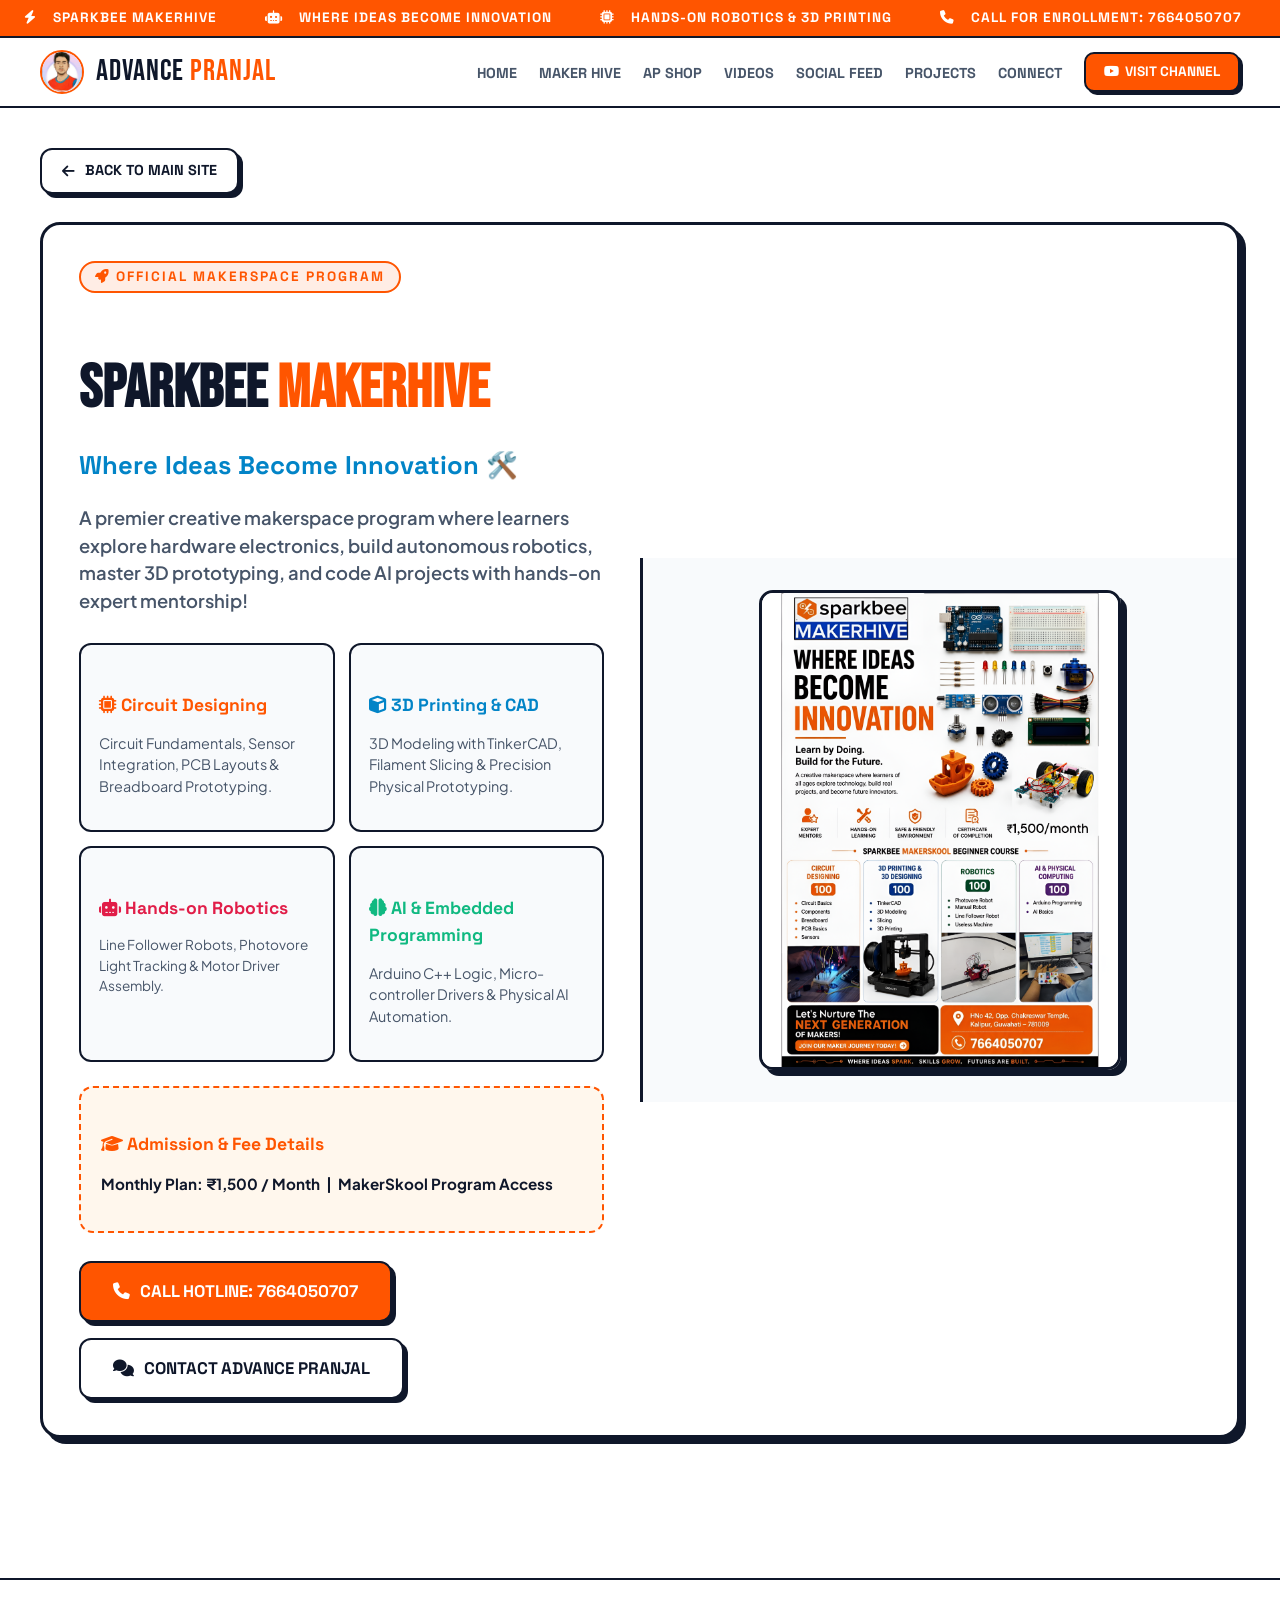
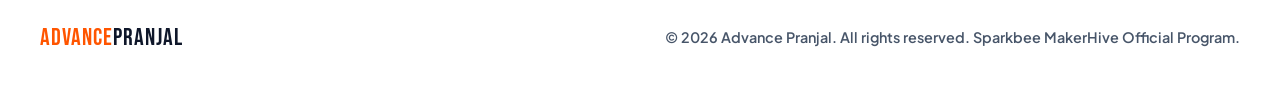
==== makerhive.html @ 26fb60db "Initial commit - Advance Pranjal Portfolio Website" ====
<!DOCTYPE html>
<html lang="en">
<head>
  <meta charset="UTF-8">
  <meta name="viewport" content="width=device-width, initial-scale=1.0">
  <meta name="description" content="Sparkbee MakerHive - Official Creative Makerspace for Hands-on Robotics, 3D Printing, Circuit Designing, and AI Tech.">
  <meta name="keywords" content="Sparkbee MakerHive, Makerspace, Robotics, Circuit Designing, 3D Printing, AdvancePranjal">
  <meta name="author" content="Advance Pranjal">

  <title>Sparkbee MakerHive – Where Ideas Become Innovation</title>

  <!-- Favicon -->
  <link rel="icon" type="image/jpeg" href="assets/ap_logo.jpg">
  <link rel="shortcut icon" href="favicon.ico">

  <!-- Google Fonts & FontAwesome -->
  <link rel="preconnect" href="https://fonts.googleapis.com">
  <link rel="preconnect" href="https://fonts.gstatic.com" crossorigin>
  <link href="https://fonts.googleapis.com/css2?family=Bebas+Neue&family=Plus+Jakarta+Sans:wght@500;600;700;800;900&family=Space+Grotesk:wght@700;800;900&display=swap" rel="stylesheet">
  <link rel="stylesheet" href="https://cdnjs.cloudflare.com/ajax/libs/font-awesome/6.5.1/css/all.min.css" integrity="sha512-DTOQO9RWCH3ppGqcWaEA1BIZOC6xxalwEsw9c2QQeAIftl+Vegovlnee1c9QX4TctnWMn13TZye+giMm8e2LwA==" crossorigin="anonymous" referrerpolicy="no-referrer" />

  <!-- Custom Styles -->
  <link rel="stylesheet" href="styles.css">
</head>
<body>

  <!-- Announcement Ticker Bar -->
  <div class="ticker-bar">
    <div class="ticker-track">
      <div class="ticker-item"><i class="fa-solid fa-bolt"></i> SPARKBEE MAKERHIVE</div>
      <div class="ticker-item"><i class="fa-solid fa-robot"></i> WHERE IDEAS BECOME INNOVATION</div>
      <div class="ticker-item"><i class="fa-solid fa-microchip"></i> HANDS-ON ROBOTICS & 3D PRINTING</div>
      <div class="ticker-item"><i class="fa-solid fa-phone"></i> CALL FOR ENROLLMENT: 7664050707</div>
      <div class="ticker-item"><i class="fa-solid fa-bolt"></i> SPARKBEE MAKERHIVE</div>
      <div class="ticker-item"><i class="fa-solid fa-robot"></i> WHERE IDEAS BECOME INNOVATION</div>
    </div>
  </div>

  <!-- Header / Navigation Bar -->
  <nav class="navbar">
    <div class="nav-container">
      <a href="index.html" class="brand-logo">
        <img src="assets/ap_logo.jpg" alt="AdvancePranjal Logo">
        <span class="brand-title">ADVANCE <span>PRANJAL</span></span>
      </a>

      <ul class="nav-links">
        <li><a href="index.html">Home</a></li>
        <li><a href="makerhive.html" class="active">Maker Hive</a></li>
        <li><a href="index.html#store">AP Shop</a></li>
        <li><a href="index.html#featured">Videos</a></li>
        <li><a href="index.html#social-feed">Social Feed</a></li>
        <li><a href="index.html#projects">Projects</a></li>
        <li><a href="index.html#connect">Connect</a></li>
        <li><a href="https://www.youtube.com/@AdvancePranjal" target="_blank" rel="noopener" class="nav-btn"><i class="fa-brands fa-youtube"></i> Visit Channel</a></li>
      </ul>

      <div class="mobile-toggle">
        <i class="fa-solid fa-bars"></i>
      </div>
    </div>
  </nav>

  <!-- Main MakerHive Dedicated Content Section -->
  <section class="section" style="padding-top: calc(var(--nav-height) + var(--ticker-height) + 40px); background: #ffffff;">
    <div class="container">
      
      <!-- Back Navigation Header -->
      <div style="margin-bottom: 28px;">
        <a href="index.html" class="btn-secondary" style="padding: 10px 20px; font-size: 0.9rem;">
          <i class="fa-solid fa-arrow-left"></i> Back to Main Site
        </a>
      </div>

      <!-- Main Showcase Container -->
      <div class="makerhive-card-container" style="margin-bottom: 60px;">
        <div class="makerhive-content-col">
          <div class="section-tag" style="margin-bottom: 16px;"><i class="fa-solid fa-rocket"></i> Official Makerspace Program</div>
          <h1 style="font-family: var(--font-display); font-size: 3.8rem; line-height: 1; text-transform: uppercase; margin-bottom: 16px; color: #0f172a;">
            Sparkbee <span style="color: var(--accent-orange);">MakerHive</span>
          </h1>
          <h3 style="font-family: var(--font-heading); font-size: 1.6rem; color: var(--accent-cyan); margin-bottom: 20px; font-weight: 800;">
            Where Ideas Become Innovation 🛠️
          </h3>
          <p style="color: var(--text-muted); font-size: 1.15rem; margin-bottom: 28px; font-weight: 600;">
            A premier creative makerspace program where learners explore hardware electronics, build autonomous robotics, master 3D prototyping, and code AI projects with hands-on expert mentorship!
          </p>

          <div class="makerhive-features-grid">
            <div style="background: #f8fafc; padding: 18px; border-radius: 12px; border: 2px solid #0f172a;">
              <h5 style="color: var(--accent-orange); font-family: var(--font-heading); font-size: 1.1rem; margin-bottom: 6px;">
                <i class="fa-solid fa-microchip"></i> Circuit Designing
              </h5>
              <p style="font-size: 0.9rem; color: var(--text-muted);">Circuit Fundamentals, Sensor Integration, PCB Layouts & Breadboard Prototyping.</p>
            </div>
            
            <div style="background: #f8fafc; padding: 18px; border-radius: 12px; border: 2px solid #0f172a;">
              <h5 style="color: var(--accent-cyan); font-family: var(--font-heading); font-size: 1.1rem; margin-bottom: 6px;">
                <i class="fa-solid fa-cube"></i> 3D Printing & CAD
              </h5>
              <p style="font-size: 0.9rem; color: var(--text-muted);">3D Modeling with TinkerCAD, Filament Slicing & Precision Physical Prototyping.</p>
            </div>
            
            <div style="background: #f8fafc; padding: 18px; border-radius: 12px; border: 2px solid #0f172a;">
              <h5 style="color: var(--accent-pink); font-family: var(--font-heading); font-size: 1.1rem; margin-bottom: 6px;">
                <i class="fa-solid fa-robot"></i> Hands-on Robotics
              </h5>
              <p style="font-size: 0.85rem; color: var(--text-muted);">Line Follower Robots, Photovore Light Tracking & Motor Driver Assembly.</p>
            </div>

            <div style="background: #f8fafc; padding: 18px; border-radius: 12px; border: 2px solid #0f172a;">
              <h5 style="color: var(--accent-green); font-family: var(--font-heading); font-size: 1.1rem; margin-bottom: 6px;">
                <i class="fa-solid fa-brain"></i> AI & Embedded Programming
              </h5>
              <p style="font-size: 0.9rem; color: var(--text-muted);">Arduino C++ Logic, Micro-controller Drivers & Physical AI Automation.</p>
            </div>
          </div>

          <!-- Admission & Hotline Information -->
          <div style="background: #fff7ed; border: 2px dashed var(--accent-orange); padding: 20px; border-radius: 14px; margin-bottom: 28px;">
            <h4 style="font-family: var(--font-heading); color: var(--accent-orange); font-size: 1.1rem; margin-bottom: 6px;">
              <i class="fa-solid fa-graduation-cap"></i> Admission & Fee Details
            </h4>
            <p style="font-size: 0.95rem; color: #0f172a; font-weight: 700;">
              Monthly Plan: ₹1,500 / Month &nbsp;|&nbsp; MakerSkool Program Access
            </p>
          </div>

          <div style="display: flex; gap: 16px; flex-wrap: wrap;">
            <a href="tel:7664050707" class="btn-primary" style="padding: 16px 32px; font-size: 1.05rem;">
              <i class="fa-solid fa-phone"></i> Call Hotline: 7664050707
            </a>
            <a href="index.html#connect" class="btn-secondary" style="padding: 16px 32px; font-size: 1.05rem;">
              <i class="fa-solid fa-comments"></i> Contact Advance Pranjal
            </a>
          </div>
        </div>

        <div class="makerhive-image-col" style="padding: 32px;">
          <img src="assets/sparkbee_makerhive_banner.png" alt="Sparkbee MakerHive Innovation Official Poster" style="box-shadow: 6px 6px 0px #0f172a;">
        </div>
      </div>

    </div>
  </section>

  <!-- Footer -->
  <footer>
    <div class="container footer-content">
      <div class="footer-brand">
        <span style="color: var(--accent-orange);">Advance</span>Pranjal
      </div>
      <div class="footer-copy">
        © 2026 Advance Pranjal. All rights reserved. Sparkbee MakerHive Official Program.
      </div>
    </div>
  </footer>

  <!-- Scripts -->
  <script src="script.js"></script>
</body>
</html>
---- styles.css ----
/* ==========================================================================
   AdvancePranjal Portfolio - Flawless Clean White Professional Theme
   ========================================================================== */

@import url('https://fonts.googleapis.com/css2?family=Plus+Jakarta+Sans:wght@500;600;700;800;900&family=Bebas+Neue&family=Space+Grotesk:wght@700;800;900&display=swap');

:root {
  /* Clean Palette */
  --bg-dark: #f8fafc;
  --bg-card: #ffffff;
  --bg-section-alt: #f1f5f9;

  /* Accent Colors */
  --accent-orange: #ff5500;
  --accent-amber: #f59e0b;
  --accent-cyan: #0284c7;
  --accent-pink: #e11d48;
  --accent-blue: #2563eb;
  --accent-green: #10b981;

  --text-main: #0f172a;
  --text-muted: #475569;
  --text-dim: #64748b;
  --border-dark: #0f172a;
  --border-light: #cbd5e1;

  /* Shadow */
  --shadow-block: 4px 4px 0px #0f172a;
  --shadow-block-lg: 6px 6px 0px #0f172a;

  /* Typography */
  --font-main: 'Plus Jakarta Sans', -apple-system, BlinkMacSystemFont, sans-serif;
  --font-display: 'Bebas Neue', cursive;
  --font-heading: 'Space Grotesk', sans-serif;

  /* Layout Sizes */
  --nav-height: 70px;
  --ticker-height: 38px;
  --radius-sm: 8px;
  --radius-md: 14px;
  --radius-lg: 20px;
}

/* Strict Box Model & Zero Overflow Defaults */
html, body {
  width: 100%;
  max-width: 100%;
  margin: 0;
  padding: 0;
  overflow-x: hidden !important;
  background-color: var(--bg-dark);
  color: var(--text-main);
  font-family: var(--font-main);
  line-height: 1.5;
  box-sizing: border-box;
}

*, *:before, *:after {
  box-sizing: border-box;
}

a {
  color: inherit;
  text-decoration: none;
}

img {
  max-width: 100%;
  height: auto;
  display: block;
}

/* Announcement Ticker Bar */
.ticker-bar {
  background: var(--accent-orange);
  color: #ffffff;
  height: var(--ticker-height);
  display: flex;
  align-items: center;
  overflow: hidden;
  font-family: var(--font-heading);
  font-weight: 800;
  font-size: 0.85rem;
  text-transform: uppercase;
  letter-spacing: 1px;
  position: fixed;
  top: 0;
  left: 0;
  width: 100%;
  z-index: 1002;
  border-bottom: 2px solid var(--border-dark);
}

.ticker-track {
  display: flex;
  white-space: nowrap;
  animation: ticker 25s linear infinite;
}

.ticker-item {
  display: inline-flex;
  align-items: center;
  gap: 16px;
  padding: 0 24px;
}

@keyframes ticker {
  0% { transform: translateX(0); }
  100% { transform: translateX(-50%); }
}

/* Preloader Screen */
#preloader {
  position: fixed;
  top: 0;
  left: 0;
  width: 100%;
  height: 100%;
  background-color: #ffffff;
  z-index: 9999;
  display: flex;
  flex-direction: column;
  justify-content: center;
  align-items: center;
  transition: opacity 0.4s ease, visibility 0.4s ease;
}

.spinner-box {
  width: 120px;
  height: 120px;
  display: flex;
  justify-content: center;
  align-items: center;
}

.circle-border {
  width: 100px;
  height: 100px;
  padding: 4px;
  display: flex;
  justify-content: center;
  align-items: center;
  border-radius: 50%;
  background: linear-gradient(135deg, var(--accent-orange), var(--accent-amber), var(--accent-cyan));
  animation: spin 0.8s linear infinite;
}

.circle-core {
  width: 100%;
  height: 100%;
  background-color: #ffffff;
  border-radius: 50%;
  display: flex;
  align-items: center;
  justify-content: center;
  color: var(--accent-orange);
  font-size: 2rem;
}

.preloader-text {
  margin-top: 20px;
  font-family: var(--font-display);
  letter-spacing: 2px;
  font-size: 1.6rem;
  color: var(--accent-orange);
}

@keyframes spin {
  from { transform: rotate(0deg); }
  to { transform: rotate(360deg); }
}

/* Navigation Bar */
.navbar {
  position: fixed;
  top: var(--ticker-height);
  left: 0;
  width: 100%;
  height: var(--nav-height);
  z-index: 1000;
  background: #ffffff;
  border-bottom: 2px solid var(--border-dark);
}

.nav-container {
  max-width: 1240px;
  margin: 0 auto;
  padding: 0 20px;
  height: 100%;
  display: flex;
  align-items: center;
  justify-content: space-between;
}

.brand-logo {
  display: flex;
  align-items: center;
  gap: 12px;
}

.brand-logo img {
  width: 44px;
  height: 44px;
  border-radius: 50%;
  border: 2px solid var(--accent-orange);
  object-fit: cover;
}

.brand-title {
  font-family: var(--font-display);
  font-size: 1.9rem;
  letter-spacing: 1px;
  color: var(--border-dark);
  text-transform: uppercase;
}

.brand-title span {
  color: var(--accent-orange);
}

.nav-links {
  display: flex;
  align-items: center;
  gap: 22px;
  list-style: none;
}

.nav-links a {
  font-family: var(--font-heading);
  font-size: 0.9rem;
  font-weight: 800;
  color: var(--text-muted);
  transition: 0.2s ease;
  text-transform: uppercase;
}

.nav-links a:hover, .nav-links a.active {
  color: var(--accent-orange);
}

.nav-btn {
  padding: 8px 18px;
  background: var(--accent-orange);
  color: #ffffff !important;
  font-family: var(--font-heading);
  font-weight: 900 !important;
  font-size: 0.85rem !important;
  border-radius: 10px;
  border: 2px solid var(--border-dark);
  box-shadow: 3px 3px 0px var(--border-dark);
  display: inline-flex;
  align-items: center;
  gap: 6px;
}

.nav-btn:hover {
  background: var(--border-dark);
  box-shadow: 4px 4px 0px var(--accent-orange);
}

.mobile-toggle {
  display: none;
  font-size: 1.6rem;
  color: var(--text-main);
  cursor: pointer;
}

/* Sections & Containers */
.section {
  width: 100%;
  padding: 80px 0;
  position: relative;
}

.container {
  max-width: 1240px;
  width: 100%;
  margin: 0 auto;
  padding: 0 20px;
}

.section-header {
  text-align: center;
  max-width: 760px;
  margin: 0 auto 48px auto;
}

.section-tag {
  display: inline-block;
  font-family: var(--font-heading);
  text-transform: uppercase;
  letter-spacing: 2px;
  font-size: 0.85rem;
  color: var(--accent-orange);
  margin-bottom: 10px;
  font-weight: 900;
  background: rgba(255, 85, 0, 0.1);
  padding: 4px 14px;
  border-radius: 20px;
  border: 2px solid var(--accent-orange);
}

.section-title {
  font-family: var(--font-display);
  font-size: 3.2rem;
  letter-spacing: 1px;
  margin-bottom: 14px;
  text-transform: uppercase;
  line-height: 1;
  color: var(--border-dark);
}

.section-desc {
  color: var(--text-muted);
  font-size: 1.1rem;
  font-weight: 600;
}

/* Hero Section */
.hero {
  position: relative;
  width: 100%;
  padding-top: calc(var(--nav-height) + var(--ticker-height) + 40px);
  padding-bottom: 70px;
  background: linear-gradient(180deg, #ffffff 0%, #f1f5f9 100%);
  border-bottom: 2px solid var(--border-light);
}

.hero-bg {
  position: absolute;
  top: 0;
  left: 0;
  width: 100%;
  height: 100%;
  z-index: 0;
  opacity: 0.06;
}

.hero-container {
  max-width: 1240px;
  width: 100%;
  margin: 0 auto;
  padding: 0 20px;
  position: relative;
  z-index: 1;
  display: grid;
  grid-template-columns: 1fr 1fr;
  gap: 40px;
  align-items: center;
}

.hero-badge {
  display: inline-flex;
  align-items: center;
  gap: 8px;
  padding: 6px 16px;
  background: rgba(255, 85, 0, 0.1);
  color: var(--accent-orange);
  border: 2px solid var(--accent-orange);
  border-radius: 30px;
  font-family: var(--font-heading);
  font-size: 0.85rem;
  font-weight: 900;
  margin-bottom: 20px;
  text-transform: uppercase;
}

.hero-title {
  font-family: var(--font-display);
  font-size: 4.2rem;
  line-height: 0.95;
  margin-bottom: 20px;
  text-transform: uppercase;
  color: var(--border-dark);
}

.hero-title span {
  color: var(--accent-orange);
}

.hero-subtitle {
  font-size: 1.15rem;
  color: var(--text-muted);
  margin-bottom: 32px;
  font-weight: 600;
}

.hero-actions {
  display: flex;
  gap: 16px;
  flex-wrap: wrap;
}

.btn-primary {
  display: inline-flex;
  align-items: center;
  gap: 10px;
  padding: 14px 30px;
  background: var(--accent-orange);
  color: #ffffff;
  font-family: var(--font-heading);
  font-weight: 900;
  border-radius: 12px;
  font-size: 1rem;
  border: 2px solid var(--border-dark);
  box-shadow: var(--shadow-block);
  text-transform: uppercase;
  transition: 0.2s ease;
}

.btn-primary:hover {
  transform: translate(-2px, -2px);
  box-shadow: 6px 6px 0px var(--border-dark);
  background: var(--border-dark);
  color: #ffffff;
}

.btn-secondary {
  display: inline-flex;
  align-items: center;
  gap: 10px;
  padding: 14px 30px;
  background: #ffffff;
  border: 2px solid var(--border-dark);
  color: var(--border-dark);
  font-family: var(--font-heading);
  font-weight: 900;
  border-radius: 12px;
  font-size: 1rem;
  box-shadow: var(--shadow-block);
  text-transform: uppercase;
  transition: 0.2s ease;
}

.btn-secondary:hover {
  transform: translate(-2px, -2px);
  box-shadow: 6px 6px 0px var(--accent-cyan);
  border-color: var(--accent-cyan);
  color: var(--accent-cyan);
}

.hero-card-preview {
  background: #ffffff;
  border: 3px solid var(--border-dark);
  border-radius: var(--radius-lg);
  padding: 32px 24px;
  box-shadow: var(--shadow-block-lg);
  text-align: center;
}

.hero-avatar-wrapper {
  width: 100px;
  height: 100px;
  margin: 0 auto 16px auto;
  border-radius: 50%;
  padding: 3px;
  background: linear-gradient(135deg, var(--accent-orange), var(--accent-amber));
  border: 3px solid var(--border-dark);
}

.hero-avatar-wrapper img {
  width: 100%;
  height: 100%;
  border-radius: 50%;
  object-fit: cover;
}

.tech-tags {
  display: flex;
  flex-wrap: wrap;
  justify-content: center;
  gap: 8px;
  margin-top: 20px;
}

.tech-tag {
  padding: 6px 14px;
  background: #f1f5f9;
  border: 2px solid #cbd5e1;
  border-radius: 30px;
  font-family: var(--font-heading);
  font-size: 0.8rem;
  font-weight: 800;
  color: var(--border-dark);
}

/* MakerHive Section */
.makerhive-card-container {
  background: #ffffff;
  border: 3px solid var(--border-dark);
  border-radius: var(--radius-lg);
  overflow: hidden;
  box-shadow: var(--shadow-block-lg);
  display: grid;
  grid-template-columns: 1fr 1fr;
  align-items: center;
  width: 100%;
}

.makerhive-content-col {
  padding: 36px;
}

.makerhive-features-grid {
  display: grid;
  grid-template-columns: 1fr 1fr;
  gap: 14px;
  margin-bottom: 24px;
}

.makerhive-image-col {
  padding: 20px;
  background: #f8fafc;
  border-left: 3px solid var(--border-dark);
  text-align: center;
}

.makerhive-image-col img {
  border-radius: 14px;
  border: 3px solid var(--border-dark);
  box-shadow: 4px 4px 0px var(--border-dark);
  max-height: 480px;
  margin: 0 auto;
  object-fit: contain;
}

/* Grids */
.video-showcase-grid, .feed-grid, .store-grid {
  display: grid;
  grid-template-columns: 1fr 1fr;
  gap: 28px;
  max-width: 1050px;
  margin: 0 auto;
  width: 100%;
}

.video-card, .feed-card, .project-card {
  background: #ffffff;
  border: 3px solid var(--border-dark);
  border-radius: var(--radius-md);
  overflow: hidden;
  box-shadow: var(--shadow-block-lg);
  transition: 0.2s ease;
  display: flex;
  flex-direction: column;
  justify-content: space-between;
  width: 100%;
}

.video-card:hover, .feed-card:hover, .project-card:hover {
  transform: translate(-3px, -3px);
  box-shadow: 8px 8px 0px var(--accent-orange);
}

.video-card-header {
  padding: 14px 20px;
  background: #f1f5f9;
  border-bottom: 3px solid var(--border-dark);
  display: flex;
  align-items: center;
  justify-content: space-between;
}

.video-card-header h4 {
  font-family: var(--font-heading);
  font-size: 1rem;
  font-weight: 900;
  text-transform: uppercase;
}

.video-card-body {
  aspect-ratio: 16/9;
  width: 100%;
  background: #000;
}

.video-card-body iframe {
  width: 100%;
  height: 100%;
  border: none;
}

.feed-card {
  padding: 28px;
}

.feed-header {
  display: flex;
  align-items: center;
  justify-content: space-between;
  margin-bottom: 20px;
}

.feed-user {
  display: flex;
  align-items: center;
  gap: 12px;
}

.feed-user img {
  width: 44px;
  height: 44px;
  border-radius: 50%;
  border: 2px solid var(--accent-orange);
  object-fit: cover;
}

.feed-user h5 {
  font-family: var(--font-heading);
  font-size: 1.1rem;
  font-weight: 900;
}

.feed-user span {
  font-size: 0.8rem;
  color: var(--text-muted);
}

.feed-platform-icon {
  font-size: 2rem;
}

.feed-platform-icon.instagram { color: #e11d48; }
.feed-platform-icon.linkedin { color: #0284c7; }

.feed-preview-box {
  background: #f8fafc;
  border: 2px dashed #cbd5e1;
  border-radius: var(--radius-sm);
  padding: 20px;
  margin-bottom: 20px;
}

.projects-grid {
  display: grid;
  grid-template-columns: repeat(3, 1fr);
  gap: 24px;
  width: 100%;
}

.project-card {
  padding: 28px;
}

.project-icon {
  width: 50px;
  height: 50px;
  border-radius: 12px;
  background: var(--accent-orange);
  color: #ffffff;
  display: flex;
  align-items: center;
  justify-content: center;
  font-size: 1.5rem;
  margin-bottom: 20px;
  border: 2px solid var(--border-dark);
}

.project-title {
  font-family: var(--font-heading);
  font-size: 1.4rem;
  font-weight: 900;
  margin-bottom: 10px;
  text-transform: uppercase;
}

.project-desc {
  color: var(--text-muted);
  font-size: 0.95rem;
  margin-bottom: 24px;
  font-weight: 500;
}

.project-footer {
  display: flex;
  align-items: center;
  justify-content: space-between;
  padding-top: 16px;
  border-top: 2px solid #f1f5f9;
}

.project-link {
  display: inline-flex;
  align-items: center;
  gap: 6px;
  font-family: var(--font-heading);
  font-weight: 900;
  color: var(--accent-orange);
  font-size: 0.9rem;
  text-transform: uppercase;
}

/* Connect & Social Hub */
.connect-container {
  display: grid;
  grid-template-columns: 1fr 1fr;
  gap: 32px;
  width: 100%;
}

.social-box, .donate-box {
  background: #ffffff;
  border: 3px solid var(--border-dark);
  border-radius: var(--radius-lg);
  padding: 32px;
  box-shadow: var(--shadow-block-lg);
  width: 100%;
}

.box-title {
  font-family: var(--font-display);
  font-size: 2rem;
  margin-bottom: 10px;
  text-transform: uppercase;
}

.box-desc {
  color: var(--text-muted);
  margin-bottom: 24px;
  font-size: 1rem;
  font-weight: 600;
}

.social-grid {
  display: grid;
  grid-template-columns: repeat(3, 1fr);
  gap: 14px;
}

.social-card {
  display: flex;
  flex-direction: column;
  align-items: center;
  justify-content: center;
  padding: 16px 10px;
  background: #f8fafc;
  border: 2px solid var(--border-dark);
  border-radius: var(--radius-sm);
  gap: 8px;
  text-align: center;
  box-shadow: 3px 3px 0px var(--border-dark);
  transition: 0.2s ease;
}

.social-card i {
  font-size: 1.8rem;
  color: var(--border-dark);
}

.social-card span {
  font-family: var(--font-heading);
  font-size: 0.8rem;
  color: var(--border-dark);
  font-weight: 800;
}

.social-card:hover {
  transform: translate(-2px, -2px);
  box-shadow: 5px 5px 0px var(--accent-orange);
  background: var(--accent-orange);
}

.social-card:hover i, .social-card:hover span {
  color: #ffffff !important;
}

.x-logo-svg {
  width: 24px;
  height: 24px;
  fill: var(--border-dark);
}

.social-card:hover .x-logo-svg {
  fill: #ffffff;
}

.donate-buttons {
  display: flex;
  flex-direction: column;
  gap: 16px;
}

.donate-btn {
  display: flex;
  align-items: center;
  justify-content: center;
  gap: 12px;
  padding: 16px;
  border-radius: var(--radius-sm);
  font-family: var(--font-heading);
  font-weight: 900;
  font-size: 1rem;
  border: 2px solid var(--border-dark);
  box-shadow: var(--shadow-block);
  text-transform: uppercase;
  transition: 0.2s ease;
}

.donate-btn.buymeacoffee {
  background: var(--accent-amber);
  color: #ffffff;
}

.donate-btn.paypal {
  background: var(--accent-cyan);
  color: #ffffff;
}

.donate-btn:hover {
  background: var(--border-dark);
  color: #ffffff;
  transform: translate(-2px, -2px);
  box-shadow: 6px 6px 0px var(--accent-orange);
}

.contact-email-card {
  margin-top: 24px;
  padding: 16px 20px;
  background: #f8fafc;
  border: 2px dashed #cbd5e1;
  border-radius: var(--radius-sm);
  display: flex;
  align-items: center;
  justify-content: space-between;
}

.email-info {
  display: flex;
  align-items: center;
  gap: 12px;
  color: var(--text-muted);
  font-weight: 700;
}

/* Footer */
footer {
  padding: 40px 0;
  border-top: 2px solid var(--border-dark);
  background: #ffffff;
  width: 100%;
}

.footer-content {
  display: flex;
  justify-content: space-between;
  align-items: center;
  flex-wrap: wrap;
  gap: 16px;
}

.footer-brand {
  font-family: var(--font-display);
  font-size: 1.5rem;
  letter-spacing: 1px;
  text-transform: uppercase;
  color: var(--border-dark);
}

.footer-copy {
  color: var(--text-muted);
  font-size: 0.9rem;
  font-weight: 600;
}

/* Mobile & Tablet Fully Responsive Breakpoints */
@media (max-width: 1024px) {
  .hero-container {
    grid-template-columns: 1fr;
    text-align: center;
  }

  .makerhive-card-container {
    grid-template-columns: 1fr;
  }

  .makerhive-image-col {
    border-left: none;
    border-top: 3px solid var(--border-dark);
  }

  .projects-grid {
    grid-template-columns: 1fr 1fr;
  }
}

@media (max-width: 768px) {
  .nav-links {
    position: fixed;
    top: calc(var(--nav-height) + var(--ticker-height));
    left: -100%;
    width: 100%;
    height: calc(100vh - var(--nav-height) - var(--ticker-height));
    background: #ffffff;
    flex-direction: column;
    justify-content: center;
    transition: 0.3s ease;
  }

  .nav-links.active {
    left: 0;
  }

  .mobile-toggle {
    display: block;
  }

  .hero-title {
    font-size: 3rem;
  }

  .section-title {
    font-size: 2.5rem;
  }

  .video-showcase-grid, .feed-grid, .store-grid, .connect-container, .projects-grid, .makerhive-features-grid {
    grid-template-columns: 1fr;
  }

  .social-grid {
    grid-template-columns: repeat(2, 1fr);
  }

  .contact-email-card {
    flex-direction: column;
    gap: 12px;
    text-align: center;
  }
}
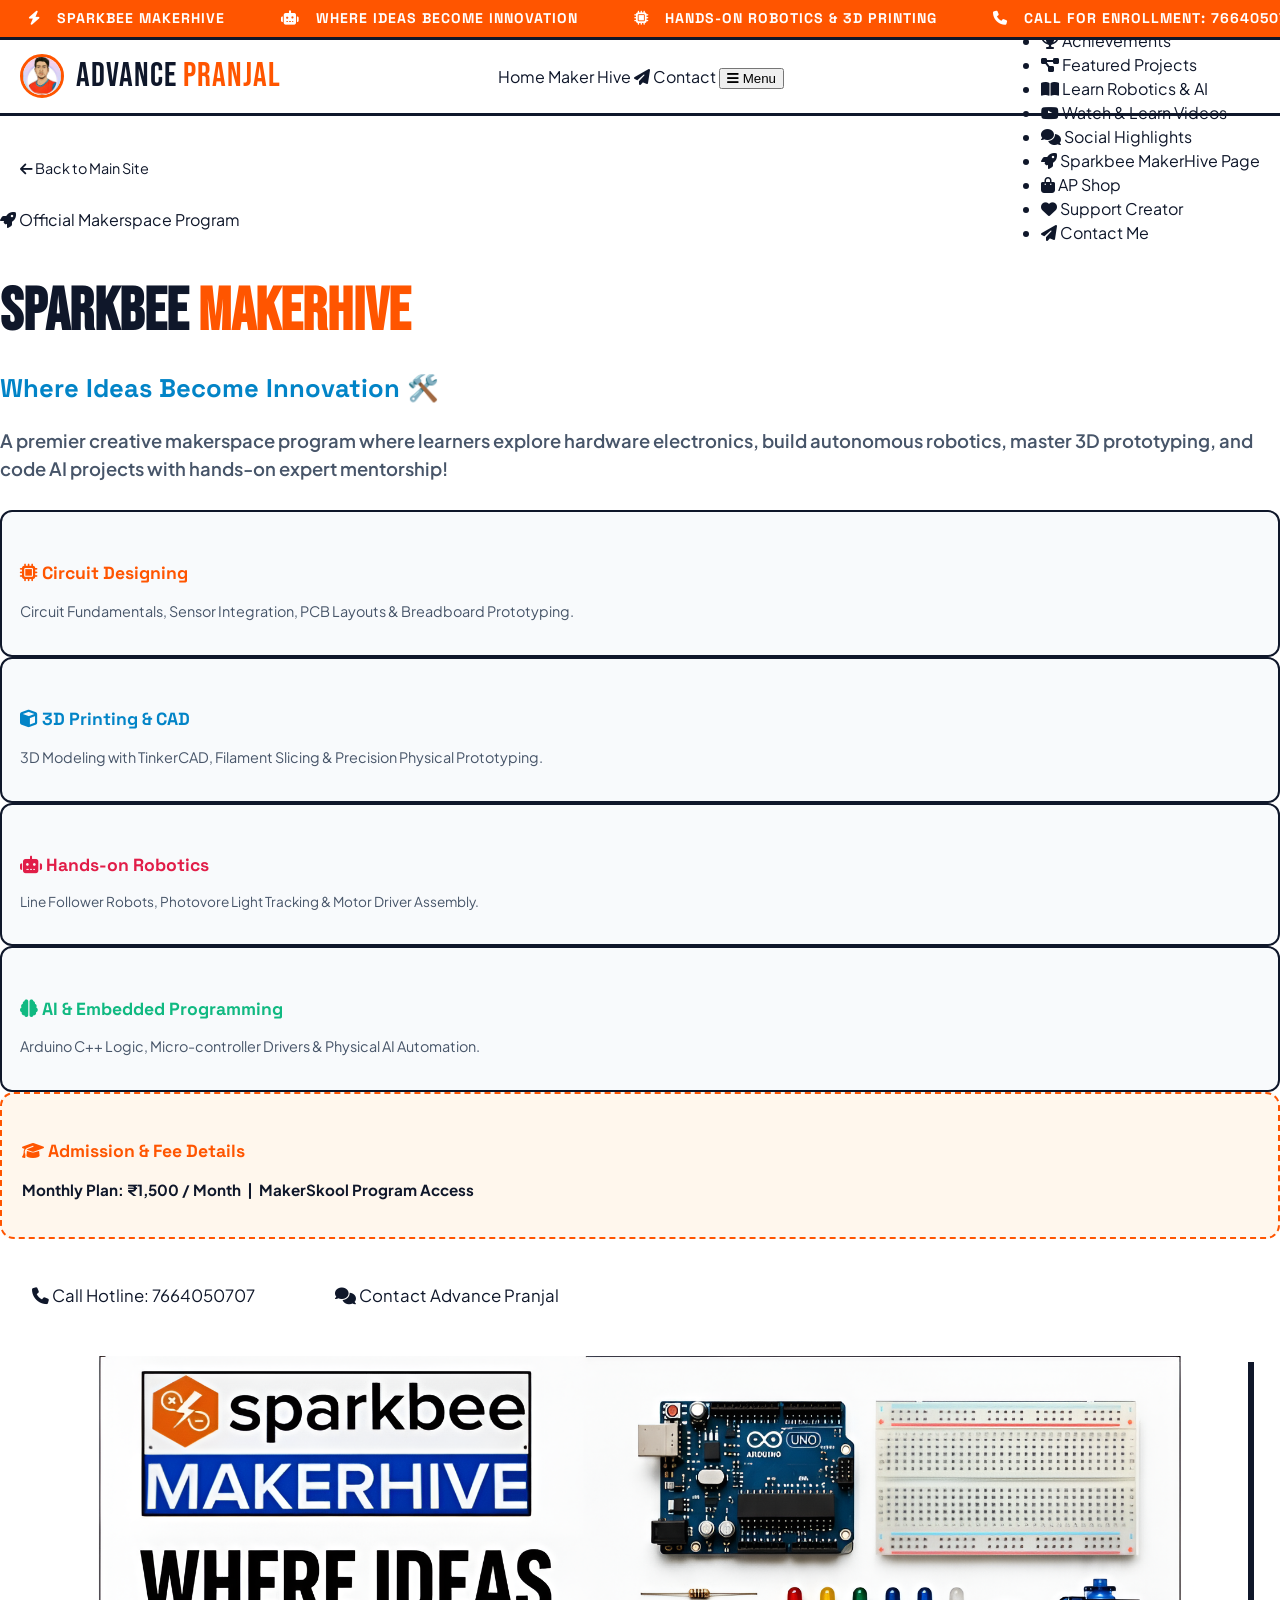
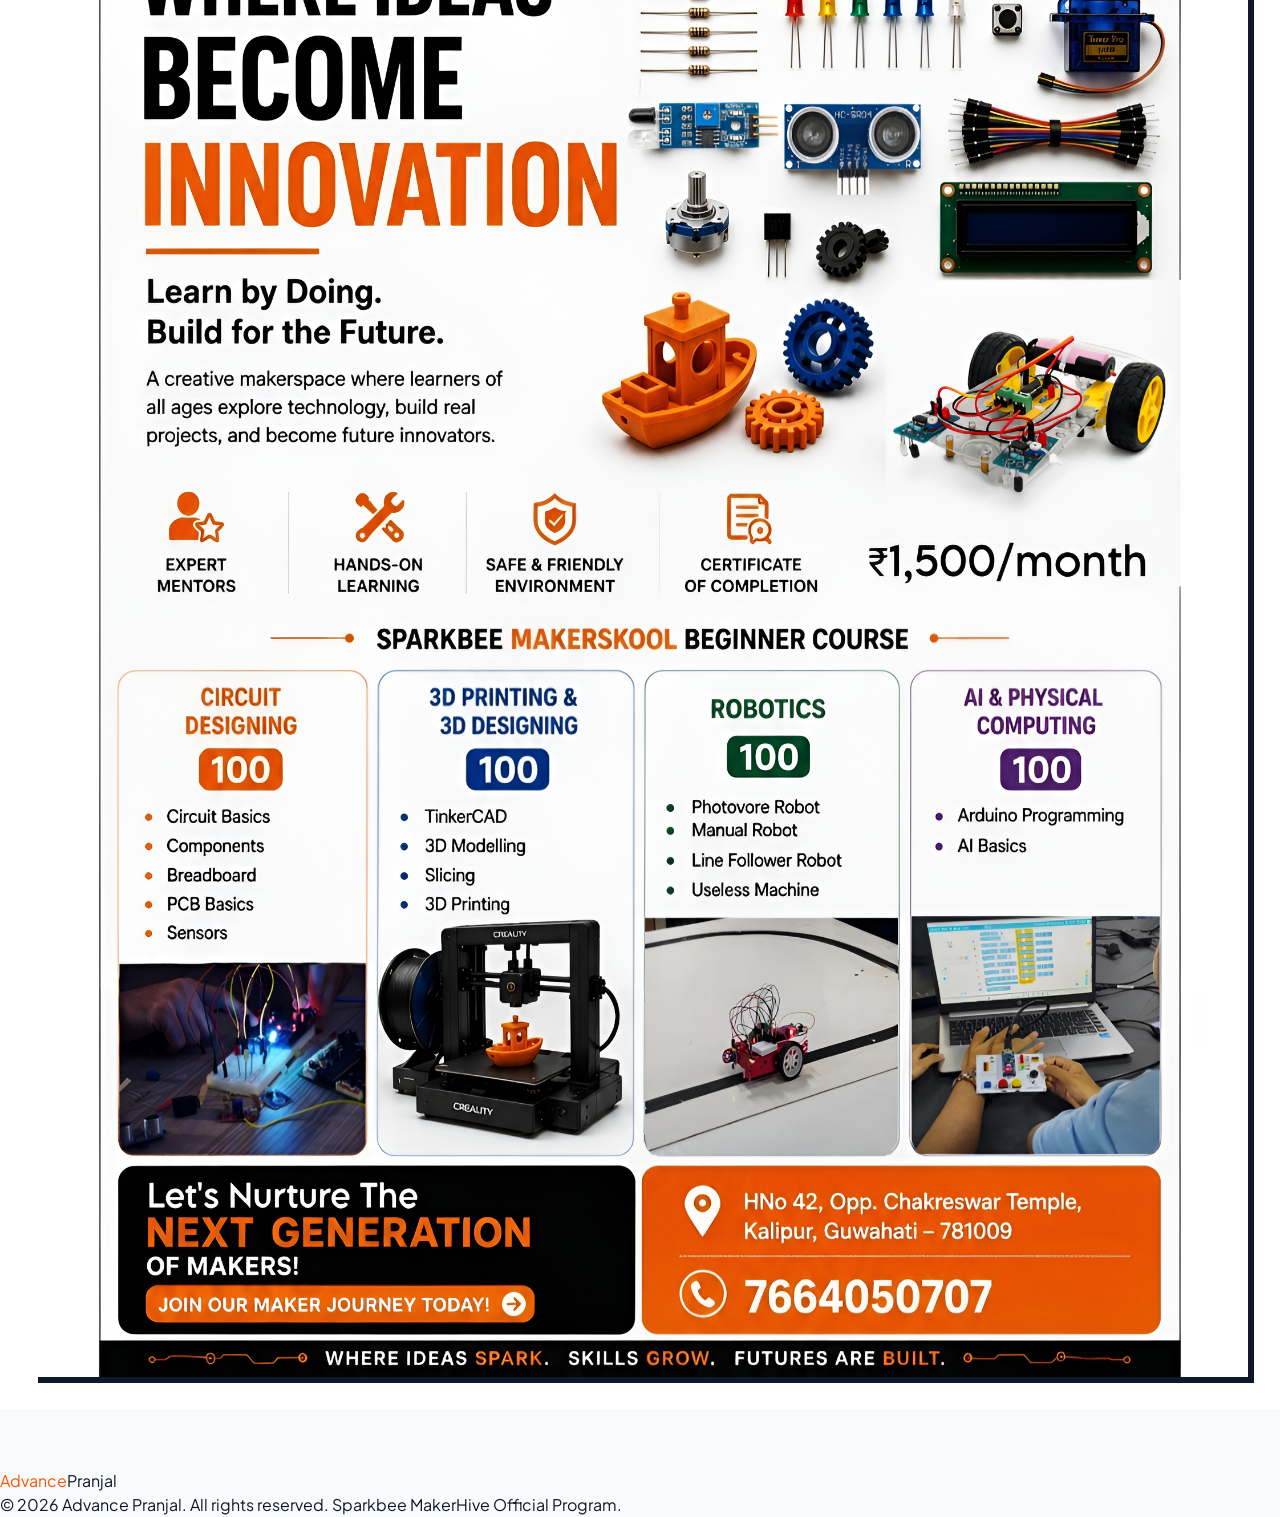
==== commit bc817d8b: "Organize navbar: keep 2 primary visible actions and group rest inside 3-line menu drawer" ====
--- a/makerhive.html
+++ b/makerhive.html
@@ -44,20 +44,38 @@
         <span class="brand-title">ADVANCE <span>PRANJAL</span></span>
       </a>
 
+      <!-- Visible Primary Actions -->
+      <div class="nav-primary-actions">
+        <a href="index.html" class="nav-visible-link">Home</a>
+        <a href="makerhive.html" class="nav-visible-link active">Maker Hive</a>
+        <a href="index.html#contact" class="nav-btn"><i class="fa-solid fa-paper-plane"></i> Contact</a>
+        
+        <!-- Three-Line Menu Button -->
+        <button class="menu-toggle-btn mobile-toggle" aria-label="Toggle Navigation Menu">
+          <i class="fa-solid fa-bars"></i>
+          <span class="menu-text">Menu</span>
+        </button>
+      </div>
+
+      <!-- Navigation Drawer -->
       <ul class="nav-links">
-        <li><a href="index.html">Home</a></li>
-        <li><a href="makerhive.html" class="active">Maker Hive</a></li>
-        <li><a href="index.html#store">AP Shop</a></li>
-        <li><a href="index.html#featured">Videos</a></li>
-        <li><a href="index.html#social-feed">Social Feed</a></li>
-        <li><a href="index.html#projects">Projects</a></li>
-        <li><a href="index.html#connect">Connect</a></li>
-        <li><a href="https://www.youtube.com/@AdvancePranjal" target="_blank" rel="noopener" class="nav-btn"><i class="fa-brands fa-youtube"></i> Visit Channel</a></li>
+        <li class="nav-drawer-header">
+          <span>Navigation Menu</span>
+        </li>
+        <li><a href="index.html"><i class="fa-solid fa-house"></i> Home</a></li>
+        <li><a href="index.html#about"><i class="fa-solid fa-user"></i> About Pranjal</a></li>
+        <li><a href="index.html#what-i-do"><i class="fa-solid fa-briefcase"></i> What I Do</a></li>
+        <li><a href="index.html#professional-profile"><i class="fa-solid fa-id-card"></i> Professional Profile</a></li>
+        <li><a href="index.html#achievements"><i class="fa-solid fa-trophy"></i> Achievements</a></li>
+        <li><a href="index.html#projects"><i class="fa-solid fa-diagram-project"></i> Featured Projects</a></li>
+        <li><a href="index.html#learn"><i class="fa-solid fa-book-open"></i> Learn Robotics & AI</a></li>
+        <li><a href="index.html#featured"><i class="fa-brands fa-youtube"></i> Watch & Learn Videos</a></li>
+        <li><a href="index.html#social-feed"><i class="fa-solid fa-comments"></i> Social Highlights</a></li>
+        <li><a href="makerhive.html" class="active nav-drawer-highlight"><i class="fa-solid fa-rocket"></i> Sparkbee MakerHive Page</a></li>
+        <li><a href="index.html#store" class="nav-drawer-highlight"><i class="fa-solid fa-bag-shopping"></i> AP Shop</a></li>
+        <li><a href="index.html#support" class="nav-drawer-highlight"><i class="fa-solid fa-heart"></i> Support Creator</a></li>
+        <li><a href="index.html#contact" class="nav-btn" style="justify-content: center; width: 100%; margin-top: 10px;"><i class="fa-solid fa-paper-plane"></i> Contact Me</a></li>
       </ul>
-
-      <div class="mobile-toggle">
-        <i class="fa-solid fa-bars"></i>
-      </div>
     </div>
   </nav>
 
--- a/styles.css
+++ b/styles.css
@@ -1,16 +1,16 @@
 /* ==========================================================================
-   AdvancePranjal Portfolio - Flawless Clean White Professional Theme
+   AdvancePranjal Portfolio & Educational Platform - Master Stylesheet
    ========================================================================== */
 
 @import url('https://fonts.googleapis.com/css2?family=Plus+Jakarta+Sans:wght@500;600;700;800;900&family=Bebas+Neue&family=Space+Grotesk:wght@700;800;900&display=swap');
 
 :root {
-  /* Clean Palette */
+  /* Crisp Professional Light Mode Colors */
   --bg-dark: #f8fafc;
   --bg-card: #ffffff;
   --bg-section-alt: #f1f5f9;
 
-  /* Accent Colors */
+  /* Premium Accents */
   --accent-orange: #ff5500;
   --accent-amber: #f59e0b;
   --accent-cyan: #0284c7;
@@ -22,26 +22,29 @@
   --text-muted: #475569;
   --text-dim: #64748b;
   --border-dark: #0f172a;
-  --border-light: #cbd5e1;
-
-  /* Shadow */
-  --shadow-block: 4px 4px 0px #0f172a;
-  --shadow-block-lg: 6px 6px 0px #0f172a;
+  --border-light: #e2e8f0;
+
+  /* Hard Neo-Brutalist 3D Box Shadows */
+  --shadow-sm: 4px 4px 0px #0f172a;
+  --shadow-md: 6px 6px 0px #0f172a;
+  --shadow-lg: 10px 10px 0px #0f172a;
+  --shadow-orange: 6px 6px 0px #ff5500;
+  --shadow-cyan: 6px 6px 0px #0284c7;
 
   /* Typography */
   --font-main: 'Plus Jakarta Sans', -apple-system, BlinkMacSystemFont, sans-serif;
   --font-display: 'Bebas Neue', cursive;
   --font-heading: 'Space Grotesk', sans-serif;
 
-  /* Layout Sizes */
-  --nav-height: 70px;
-  --ticker-height: 38px;
-  --radius-sm: 8px;
-  --radius-md: 14px;
-  --radius-lg: 20px;
-}
-
-/* Strict Box Model & Zero Overflow Defaults */
+  /* Layout */
+  --nav-height: 76px;
+  --ticker-height: 40px;
+  --radius-sm: 10px;
+  --radius-md: 16px;
+  --radius-lg: 24px;
+}
+
+/* Strict Viewport Bounds */
 html, body {
   width: 100%;
   max-width: 100%;
@@ -53,6 +56,7 @@
   font-family: var(--font-main);
   line-height: 1.5;
   box-sizing: border-box;
+  scroll-behavior: smooth;
 }
 
 *, *:before, *:after {
@@ -79,8 +83,8 @@
   align-items: center;
   overflow: hidden;
   font-family: var(--font-heading);
-  font-weight: 800;
-  font-size: 0.85rem;
+  font-weight: 900;
+  font-size: 0.88rem;
   text-transform: uppercase;
   letter-spacing: 1px;
   position: fixed;
@@ -88,7 +92,7 @@
   left: 0;
   width: 100%;
   z-index: 1002;
-  border-bottom: 2px solid var(--border-dark);
+  border-bottom: 3px solid var(--border-dark);
 }
 
 .ticker-track {
@@ -101,12 +105,35 @@
   display: inline-flex;
   align-items: center;
   gap: 16px;
-  padding: 0 24px;
+  padding: 0 28px;
 }
 
 @keyframes ticker {
   0% { transform: translateX(0); }
   100% { transform: translateX(-50%); }
+}
+
+/* Ambient Radial Background Glows */
+.bg-glow-1 {
+  position: fixed;
+  top: -10%;
+  right: -5%;
+  width: 45vw;
+  height: 45vw;
+  background: radial-gradient(circle, rgba(255, 85, 0, 0.05) 0%, rgba(0, 0, 0, 0) 70%);
+  pointer-events: none;
+  z-index: 0;
+}
+
+.bg-glow-2 {
+  position: fixed;
+  bottom: -10%;
+  left: -5%;
+  width: 45vw;
+  height: 45vw;
+  background: radial-gradient(circle, rgba(2, 132, 199, 0.05) 0%, rgba(0, 0, 0, 0) 70%);
+  pointer-events: none;
+  z-index: 0;
 }
 
 /* Preloader Screen */
@@ -134,15 +161,17 @@
 }
 
 .circle-border {
-  width: 100px;
-  height: 100px;
-  padding: 4px;
+  width: 105px;
+  height: 105px;
+  padding: 5px;
   display: flex;
   justify-content: center;
   align-items: center;
   border-radius: 50%;
-  background: linear-gradient(135deg, var(--accent-orange), var(--accent-amber), var(--accent-cyan));
-  animation: spin 0.8s linear infinite;
+  background: conic-gradient(from 0deg, #ff5500, #f59e0b, #0284c7, #e11d48, #ff5500);
+  animation: spin 1.2s linear infinite;
+  box-shadow: 0 0 20px rgba(255, 85, 0, 0.4), 0 0 35px rgba(2, 132, 199, 0.3);
+  position: relative;
 }
 
 .circle-core {
@@ -153,21 +182,36 @@
   display: flex;
   align-items: center;
   justify-content: center;
-  color: var(--accent-orange);
-  font-size: 2rem;
+  overflow: hidden;
+  position: relative;
+  /* Counter-rotate inner core so logo stays completely static and upright */
+  animation: reverse-spin 1.2s linear infinite;
+  border: 3px solid #ffffff;
+}
+
+.preloader-logo {
+  width: 100%;
+  height: 100%;
+  object-fit: cover;
+  border-radius: 50%;
 }
 
 .preloader-text {
-  margin-top: 20px;
+  margin-top: 24px;
   font-family: var(--font-display);
   letter-spacing: 2px;
-  font-size: 1.6rem;
+  font-size: 1.8rem;
   color: var(--accent-orange);
 }
 
 @keyframes spin {
   from { transform: rotate(0deg); }
   to { transform: rotate(360deg); }
+}
+
+@keyframes reverse-spin {
+  from { transform: rotate(0deg); }
+  to { transform: rotate(-360deg); }
 }
 
 /* Navigation Bar */
@@ -178,12 +222,14 @@
   width: 100%;
   height: var(--nav-height);
   z-index: 1000;
-  background: #ffffff;
-  border-bottom: 2px solid var(--border-dark);
+  background: rgba(255, 255, 255, 0.95);
+  backdrop-filter: blur(16px);
+  -webkit-backdrop-filter: blur(16px);
+  border-bottom: 3px solid var(--border-dark);
 }
 
 .nav-container {
-  max-width: 1240px;
+  max-width: 1280px;
   margin: 0 auto;
   padding: 0 20px;
   height: 100%;
@@ -202,13 +248,13 @@
   width: 44px;
   height: 44px;
   border-radius: 50%;
-  border: 2px solid var(--accent-orange);
+  border: 3px solid var(--accent-orange);
   object-fit: cover;
 }
 
 .brand-title {
   font-family: var(--font-display);
-  font-size: 1.9rem;
+  font-size: 2.1rem;
   letter-spacing: 1px;
   color: var(--border-dark);
   text-transform: uppercase;
@@ -216,64 +262,177 @@
 
 .brand-title span {
   color: var(--accent-orange);
-}
-
-.nav-links {
-  display: flex;
-  align-items: center;
-  gap: 22px;
-  list-style: none;
-}
-
-.nav-links a {
-  font-family: var(--font-heading);
-  font-size: 0.9rem;
+.nav-primary-actions {
+  display: flex;
+  align-items: center;
+  gap: 16px;
+}
+
+.nav-visible-link {
+  font-family: var(--font-heading);
+  font-size: 0.92rem;
   font-weight: 800;
   color: var(--text-muted);
-  transition: 0.2s ease;
-  text-transform: uppercase;
+  text-transform: uppercase;
+  transition: all 0.2s ease;
+  padding: 6px 10px;
+}
+
+.nav-visible-link:hover, .nav-visible-link.active {
+  color: var(--accent-orange);
+}
+
+.menu-toggle-btn {
+  display: inline-flex;
+  align-items: center;
+  gap: 8px;
+  padding: 8px 16px;
+  background: #ffffff;
+  border: 2px solid var(--border-dark);
+  border-radius: 10px;
+  box-shadow: var(--shadow-sm);
+  font-family: var(--font-heading);
+  font-weight: 900;
+  font-size: 0.9rem;
+  color: var(--border-dark);
+  cursor: pointer;
+  transition: all 0.2s ease;
+}
+
+.menu-toggle-btn:hover {
+  background: var(--border-dark);
+  color: #ffffff;
+  box-shadow: var(--shadow-orange);
+  transform: translate(-2px, -2px);
+}
+
+.menu-toggle-btn i {
+  font-size: 1.1rem;
+}
+
+.nav-links {
+  position: fixed;
+  top: calc(var(--nav-height) + var(--ticker-height));
+  right: -100%;
+  width: 320px;
+  max-width: 90vw;
+  height: calc(100vh - var(--nav-height) - var(--ticker-height));
+  background: #ffffff;
+  border-left: 3px solid var(--border-dark);
+  box-shadow: -10px 0 30px rgba(15, 23, 42, 0.15);
+  display: flex;
+  flex-direction: column;
+  justify-content: flex-start;
+  align-items: stretch;
+  padding: 24px;
+  gap: 12px;
+  list-style: none;
+  overflow-y: auto;
+  transition: right 0.3s cubic-bezier(0.34, 1.56, 0.64, 1);
+  z-index: 999;
+}
+
+.nav-links.active {
+  right: 0;
+}
+
+.nav-drawer-header {
+  font-family: var(--font-heading);
+  font-size: 0.85rem;
+  font-weight: 900;
+  text-transform: uppercase;
+  letter-spacing: 1.5px;
+  color: var(--accent-orange);
+  padding-bottom: 12px;
+  border-bottom: 2px solid var(--border-light);
+  margin-bottom: 6px;
+}
+
+.nav-links a {
+  font-family: var(--font-heading);
+  font-size: 0.92rem;
+  font-weight: 800;
+  color: var(--border-dark);
+  transition: all 0.2s ease;
+  text-transform: uppercase;
+  display: flex;
+  align-items: center;
+  gap: 12px;
+  padding: 10px 14px;
+  border-radius: 8px;
+  border: 2px solid transparent;
 }
 
 .nav-links a:hover, .nav-links a.active {
+  background: #fff7ed;
+  border-color: var(--accent-orange);
   color: var(--accent-orange);
+  transform: translateX(4px);
+}
+
+.nav-drawer-highlight {
+  background: #f1f5f9;
+  border-color: #cbd5e1 !important;
 }
 
 .nav-btn {
-  padding: 8px 18px;
+  padding: 10px 18px;
   background: var(--accent-orange);
   color: #ffffff !important;
   font-family: var(--font-heading);
   font-weight: 900 !important;
-  font-size: 0.85rem !important;
+  font-size: 0.88rem !important;
   border-radius: 10px;
   border: 2px solid var(--border-dark);
-  box-shadow: 3px 3px 0px var(--border-dark);
+  box-shadow: var(--shadow-sm);
   display: inline-flex;
   align-items: center;
-  gap: 6px;
+  gap: 8px;
+  transition: all 0.2s ease;
 }
 
 .nav-btn:hover {
   background: var(--border-dark);
-  box-shadow: 4px 4px 0px var(--accent-orange);
+  box-shadow: var(--shadow-orange);
+  transform: translate(-2px, -2px);
+}
+
+.nav-btn-outline {
+  padding: 8px 14px;
+  background: #ffffff;
+  color: var(--border-dark) !important;
+  font-family: var(--font-heading);
+  font-weight: 900 !important;
+  font-size: 0.82rem !important;
+  border-radius: 10px;
+  border: 2px solid var(--border-dark);
+  box-shadow: var(--shadow-sm);
+  display: inline-flex;
+  align-items: center;
+  gap: 6px;
+}
+
+.nav-btn-outline:hover {
+  border-color: var(--accent-orange);
+  color: var(--accent-orange) !important;
 }
 
 .mobile-toggle {
   display: none;
-  font-size: 1.6rem;
+  font-size: 1.7rem;
   color: var(--text-main);
   cursor: pointer;
 }
 
-/* Sections & Containers */
+/* Sections & Layout */
 .section {
   width: 100%;
-  padding: 80px 0;
+  padding: 90px 0;
   position: relative;
 }
 
 .container {
-  max-width: 1240px;
+  max-width: 1280px;
   width: 100%;
   margin: 0 auto;
   padding: 0 20px;
@@ -281,8 +440,8 @@
 
 .section-header {
   text-align: center;
-  max-width: 760px;
-  margin: 0 auto 48px auto;
+  max-width: 780px;
+  margin: 0 auto 52px auto;
 }
 
 .section-tag {
@@ -292,17 +451,17 @@
   letter-spacing: 2px;
   font-size: 0.85rem;
   color: var(--accent-orange);
-  margin-bottom: 10px;
+  margin-bottom: 12px;
   font-weight: 900;
   background: rgba(255, 85, 0, 0.1);
-  padding: 4px 14px;
-  border-radius: 20px;
+  padding: 6px 18px;
+  border-radius: 30px;
   border: 2px solid var(--accent-orange);
 }
 
 .section-title {
   font-family: var(--font-display);
-  font-size: 3.2rem;
+  font-size: 3.5rem;
   letter-spacing: 1px;
   margin-bottom: 14px;
   text-transform: uppercase;
@@ -312,7 +471,7 @@
 
 .section-desc {
   color: var(--text-muted);
-  font-size: 1.1rem;
+  font-size: 1.15rem;
   font-weight: 600;
 }
 
@@ -320,31 +479,21 @@
 .hero {
   position: relative;
   width: 100%;
-  padding-top: calc(var(--nav-height) + var(--ticker-height) + 40px);
-  padding-bottom: 70px;
+  padding-top: calc(var(--nav-height) + var(--ticker-height) + 50px);
+  padding-bottom: 80px;
   background: linear-gradient(180deg, #ffffff 0%, #f1f5f9 100%);
-  border-bottom: 2px solid var(--border-light);
-}
-
-.hero-bg {
-  position: absolute;
-  top: 0;
-  left: 0;
-  width: 100%;
-  height: 100%;
-  z-index: 0;
-  opacity: 0.06;
+  border-bottom: 3px solid var(--border-dark);
 }
 
 .hero-container {
-  max-width: 1240px;
+  max-width: 1280px;
   width: 100%;
   margin: 0 auto;
   padding: 0 20px;
   position: relative;
   z-index: 1;
   display: grid;
-  grid-template-columns: 1fr 1fr;
+  grid-template-columns: 1.15fr 0.85fr;
   gap: 40px;
   align-items: center;
 }
@@ -353,21 +502,21 @@
   display: inline-flex;
   align-items: center;
   gap: 8px;
-  padding: 6px 16px;
+  padding: 8px 18px;
   background: rgba(255, 85, 0, 0.1);
   color: var(--accent-orange);
   border: 2px solid var(--accent-orange);
   border-radius: 30px;
   font-family: var(--font-heading);
-  font-size: 0.85rem;
-  font-weight: 900;
-  margin-bottom: 20px;
+  font-size: 0.88rem;
+  font-weight: 900;
+  margin-bottom: 24px;
   text-transform: uppercase;
 }
 
 .hero-title {
   font-family: var(--font-display);
-  font-size: 4.2rem;
+  font-size: 4.6rem;
   line-height: 0.95;
   margin-bottom: 20px;
   text-transform: uppercase;
@@ -379,15 +528,18 @@
 }
 
 .hero-subtitle {
-  font-size: 1.15rem;
-  color: var(--text-muted);
-  margin-bottom: 32px;
-  font-weight: 600;
+  font-family: var(--font-heading);
+  font-size: 1.25rem;
+  color: var(--accent-cyan);
+  margin-bottom: 16px;
+  font-weight: 800;
+  text-transform: uppercase;
+  letter-spacing: 0.5px;
 }
 
 .hero-actions {
   display: flex;
-  gap: 16px;
+  gap: 14px;
   flex-wrap: wrap;
 }
 
@@ -395,22 +547,22 @@
   display: inline-flex;
   align-items: center;
   gap: 10px;
-  padding: 14px 30px;
+  padding: 14px 28px;
   background: var(--accent-orange);
   color: #ffffff;
   font-family: var(--font-heading);
   font-weight: 900;
   border-radius: 12px;
-  font-size: 1rem;
-  border: 2px solid var(--border-dark);
-  box-shadow: var(--shadow-block);
-  text-transform: uppercase;
-  transition: 0.2s ease;
+  font-size: 0.98rem;
+  border: 3px solid var(--border-dark);
+  box-shadow: var(--shadow-md);
+  text-transform: uppercase;
+  transition: all 0.2s cubic-bezier(0.34, 1.56, 0.64, 1);
 }
 
 .btn-primary:hover {
-  transform: translate(-2px, -2px);
-  box-shadow: 6px 6px 0px var(--border-dark);
+  transform: translate(-3px, -3px);
+  box-shadow: var(--shadow-lg);
   background: var(--border-dark);
   color: #ffffff;
 }
@@ -419,22 +571,22 @@
   display: inline-flex;
   align-items: center;
   gap: 10px;
-  padding: 14px 30px;
+  padding: 14px 28px;
   background: #ffffff;
-  border: 2px solid var(--border-dark);
+  border: 3px solid var(--border-dark);
   color: var(--border-dark);
   font-family: var(--font-heading);
   font-weight: 900;
   border-radius: 12px;
-  font-size: 1rem;
-  box-shadow: var(--shadow-block);
-  text-transform: uppercase;
-  transition: 0.2s ease;
+  font-size: 0.98rem;
+  box-shadow: var(--shadow-md);
+  text-transform: uppercase;
+  transition: all 0.2s cubic-bezier(0.34, 1.56, 0.64, 1);
 }
 
 .btn-secondary:hover {
-  transform: translate(-2px, -2px);
-  box-shadow: 6px 6px 0px var(--accent-cyan);
+  transform: translate(-3px, -3px);
+  box-shadow: var(--shadow-cyan);
   border-color: var(--accent-cyan);
   color: var(--accent-cyan);
 }
@@ -444,7 +596,7 @@
   border: 3px solid var(--border-dark);
   border-radius: var(--radius-lg);
   padding: 32px 24px;
-  box-shadow: var(--shadow-block-lg);
+  box-shadow: var(--shadow-lg);
   text-align: center;
 }
 
@@ -470,7 +622,7 @@
   flex-wrap: wrap;
   justify-content: center;
   gap: 8px;
-  margin-top: 20px;
+  margin-top: 18px;
 }
 
 .tech-tag {
@@ -484,52 +636,442 @@
   color: var(--border-dark);
 }
 
-/* MakerHive Section */
-.makerhive-card-container {
+/* Stats Section */
+.stats-grid {
+  display: grid;
+  grid-template-columns: repeat(4, 1fr);
+  gap: 24px;
+}
+
+.stat-card {
+  background: #ffffff;
+  border: 3px solid var(--border-dark);
+  border-radius: var(--radius-md);
+  padding: 24px;
+  text-align: center;
+  box-shadow: var(--shadow-md);
+}
+
+.stat-value {
+  font-family: var(--font-display);
+  font-size: 2.8rem;
+  color: var(--accent-orange);
+  line-height: 1;
+  margin-bottom: 6px;
+}
+
+.stat-label {
+  font-family: var(--font-heading);
+  font-size: 0.9rem;
+  font-weight: 800;
+  color: var(--border-dark);
+}
+
+/* About Section */
+.about-card-wrapper {
   background: #ffffff;
   border: 3px solid var(--border-dark);
   border-radius: var(--radius-lg);
-  overflow: hidden;
-  box-shadow: var(--shadow-block-lg);
+  padding: 44px;
+  box-shadow: var(--shadow-lg);
   display: grid;
-  grid-template-columns: 1fr 1fr;
-  align-items: center;
-  width: 100%;
-}
-
-.makerhive-content-col {
-  padding: 36px;
-}
-
-.makerhive-features-grid {
+  grid-template-columns: 1.2fr 0.8fr;
+  gap: 40px;
+  align-items: center;
+}
+
+.about-paragraph {
+  color: var(--text-muted);
+  font-size: 1.05rem;
+  line-height: 1.6;
+  margin-bottom: 16px;
+  font-weight: 500;
+}
+
+.about-journey-grid {
+  display: flex;
+  flex-wrap: wrap;
+  gap: 10px;
+  margin: 24px 0;
+}
+
+.journey-badge {
+  padding: 8px 16px;
+  background: #f1f5f9;
+  border: 2px solid #cbd5e1;
+  border-radius: 12px;
+  font-family: var(--font-heading);
+  font-size: 0.85rem;
+  font-weight: 800;
+  color: var(--border-dark);
+
+}
+
+.journey-badge i {
+  color: var(--accent-orange);
+  margin-right: 6px;
+}
+
+.public-info-box {
+  background: #f8fafc;
+  border: 2px dashed #cbd5e1;
+  border-radius: var(--radius-sm);
+  padding: 16px 20px;
+  display: flex;
+  flex-direction: column;
+  gap: 8px;
+}
+
+.info-item {
+  font-size: 0.9rem;
+  color: var(--text-muted);
+  display: flex;
+  align-items: center;
+  gap: 10px;
+}
+
+.info-item i {
+  color: var(--accent-cyan);
+}
+
+.about-avatar-img {
+  width: 160px;
+  height: 160px;
+  border-radius: 50%;
+  border: 4px solid var(--accent-orange);
+  margin: 0 auto 20px auto;
+  box-shadow: var(--shadow-md);
+  object-fit: cover;
+}
+
+.about-quote-card {
+  background: #fff7ed;
+  border: 2px solid var(--accent-orange);
+  border-radius: var(--radius-md);
+  padding: 20px;
+  text-align: center;
+  position: relative;
+}
+
+.quote-icon {
+  font-size: 1.8rem;
+  color: var(--accent-orange);
+  margin-bottom: 8px;
+}
+
+.about-quote-card p {
+  font-family: var(--font-heading);
+  font-size: 0.95rem;
+  font-weight: 700;
+  color: var(--border-dark);
+  margin-bottom: 8px;
+}
+
+.about-quote-card span {
+  font-size: 0.82rem;
+  font-weight: 800;
+  color: var(--accent-orange);
+  text-transform: uppercase;
+}
+
+/* What I Do Grid */
+.what-i-do-grid {
   display: grid;
-  grid-template-columns: 1fr 1fr;
-  gap: 14px;
-  margin-bottom: 24px;
-}
-
-.makerhive-image-col {
+  grid-template-columns: repeat(auto-fit, minmax(240px, 1fr));
+  gap: 24px;
+}
+
+.service-card {
+  background: #ffffff;
+  border: 3px solid var(--border-dark);
+  border-radius: var(--radius-md);
+  padding: 28px 24px;
+  box-shadow: var(--shadow-md);
+  transition: all 0.2s ease;
+}
+
+.service-card:hover {
+  transform: translate(-3px, -3px);
+  box-shadow: var(--shadow-lg);
+}
+
+.service-icon {
+  width: 50px;
+  height: 50px;
+  border-radius: 12px;
+  display: flex;
+  align-items: center;
+  justify-content: center;
+  font-size: 1.4rem;
+  margin-bottom: 20px;
+  border: 2px solid var(--border-dark);
+  box-shadow: 2px 2px 0px var(--border-dark);
+}
+
+.service-card h3 {
+  font-family: var(--font-heading);
+  font-size: 1.25rem;
+  font-weight: 900;
+  margin-bottom: 10px;
+  color: var(--border-dark);
+}
+
+.service-card p {
+  color: var(--text-muted);
+  font-size: 0.92rem;
+  line-height: 1.5;
+}
+
+/* Beyond Advance Pranjal */
+.beyond-grid {
+  display: grid;
+  grid-template-columns: repeat(auto-fit, minmax(220px, 1fr));
+  gap: 24px;
+}
+
+.beyond-card {
+  background: #ffffff;
+  border: 3px solid var(--border-dark);
+  border-radius: var(--radius-md);
+  padding: 28px;
+  text-align: center;
+  box-shadow: var(--shadow-md);
+  display: flex;
+  flex-direction: column;
+  justify-content: space-between;
+  align-items: center;
+}
+
+.beyond-icon {
+  font-size: 3rem;
+  margin-bottom: 16px;
+}
+
+.beyond-card h3 {
+  font-family: var(--font-heading);
+  font-size: 1.3rem;
+  font-weight: 900;
+  margin-bottom: 8px;
+}
+
+.beyond-card p {
+  color: var(--text-muted);
+  font-size: 0.88rem;
+  margin-bottom: 20px;
+  line-height: 1.5;
+}
+
+/* Skills Category Grid */
+.skills-category-grid {
+  display: grid;
+  grid-template-columns: repeat(2, 1fr);
+  gap: 28px;
+}
+
+.skill-category-card {
+  background: #ffffff;
+  border: 3px solid var(--border-dark);
+  border-radius: var(--radius-md);
+  padding: 28px;
+  box-shadow: var(--shadow-md);
+}
+
+.category-heading {
+  font-family: var(--font-heading);
+  font-size: 1.25rem;
+  font-weight: 900;
+  margin-bottom: 18px;
+  text-transform: uppercase;
+}
+
+.skills-pill-wrap {
+  display: flex;
+  flex-wrap: wrap;
+  gap: 10px;
+}
+
+.skill-pill {
+  padding: 8px 14px;
+  background: #f8fafc;
+  border: 2px solid var(--border-dark);
+  border-radius: 20px;
+  font-family: var(--font-heading);
+  font-size: 0.85rem;
+  font-weight: 800;
+  color: var(--border-dark);
+  box-shadow: 2px 2px 0px var(--border-dark);
+}
+
+.skill-pill i {
+  color: var(--accent-orange);
+  margin-right: 4px;
+}
+
+/* Projects Filter Bar */
+.filter-bar {
+  display: flex;
+  justify-content: center;
+  gap: 10px;
+  flex-wrap: wrap;
+  margin-bottom: 36px;
+}
+
+.filter-btn, .learn-filter-btn {
+  padding: 10px 22px;
+  background: #ffffff;
+  border: 2px solid var(--border-dark);
+  border-radius: 30px;
+  font-family: var(--font-heading);
+  font-size: 0.88rem;
+  font-weight: 800;
+  color: var(--border-dark);
+  cursor: pointer;
+  box-shadow: var(--shadow-sm);
+  transition: all 0.2s ease;
+}
+
+.filter-btn.active, .learn-filter-btn.active,
+.filter-btn:hover, .learn-filter-btn:hover {
+  background: var(--accent-orange);
+  color: #ffffff;
+  transform: translate(-2px, -2px);
+  box-shadow: 4px 4px 0px var(--border-dark);
+}
+
+/* Vertical Timeline Section */
+.timeline-container {
+  position: relative;
+  max-width: 900px;
+  margin: 0 auto;
+}
+
+.timeline-container::after {
+  content: '';
+  position: absolute;
+  width: 4px;
+  background-color: var(--border-dark);
+  top: 0;
+  bottom: 0;
+  left: 50%;
+  margin-left: -2px;
+}
+
+.timeline-item {
+  padding: 10px 40px;
+  position: relative;
+  background-color: inherit;
+  width: 50%;
+}
+
+.timeline-item.left {
+  left: 0;
+}
+
+.timeline-item.right {
+  left: 50%;
+}
+
+.timeline-dot {
+  position: absolute;
+  width: 36px;
+  height: 36px;
+  right: -18px;
+  background-color: var(--accent-orange);
+  border: 3px solid var(--border-dark);
+  top: 20px;
+  border-radius: 50%;
+  z-index: 10;
+  display: flex;
+  align-items: center;
+  justify-content: center;
+  color: #ffffff;
+  font-size: 0.85rem;
+}
+
+.timeline-item.right .timeline-dot {
+  left: -18px;
+}
+
+.timeline-card {
+  padding: 24px;
+  background-color: #ffffff;
+  position: relative;
+  border-radius: var(--radius-md);
+  border: 3px solid var(--border-dark);
+  box-shadow: var(--shadow-md);
+}
+
+.timeline-year {
+  display: inline-block;
+  padding: 4px 12px;
+  background: var(--accent-orange);
+  color: #ffffff;
+  font-family: var(--font-heading);
+  font-weight: 900;
+  border-radius: 20px;
+  font-size: 0.8rem;
+  margin-bottom: 10px;
+}
+
+.timeline-title {
+  font-family: var(--font-heading);
+  font-size: 1.25rem;
+  font-weight: 900;
+  color: var(--border-dark);
+  margin-bottom: 4px;
+}
+
+.timeline-venue {
+  font-size: 0.88rem;
+  color: var(--text-muted);
+  margin-bottom: 10px;
+  font-weight: 700;
+}
+
+.timeline-desc {
+  font-size: 0.9rem;
+  color: var(--text-muted);
+  line-height: 1.5;
+}
+
+/* Learn Articles & Sensor Library */
+.learn-articles-grid {
+  display: grid;
+  grid-template-columns: repeat(auto-fit, minmax(320px, 1fr));
+  gap: 28px;
+}
+
+.learn-article-card {
+  background: #ffffff;
+  border: 3px solid var(--border-dark);
+  border-radius: var(--radius-md);
+  padding: 28px;
+  box-shadow: var(--shadow-md);
+  display: flex;
+  flex-direction: column;
+  justify-content: space-between;
+}
+
+.sensor-library-grid {
+  display: grid;
+  grid-template-columns: repeat(auto-fit, minmax(260px, 1fr));
+  gap: 20px;
+}
+
+.sensor-card {
+  background: #f8fafc;
+  border: 2px solid var(--border-dark);
+  border-radius: var(--radius-sm);
   padding: 20px;
-  background: #f8fafc;
-  border-left: 3px solid var(--border-dark);
-  text-align: center;
-}
-
-.makerhive-image-col img {
-  border-radius: 14px;
-  border: 3px solid var(--border-dark);
-  box-shadow: 4px 4px 0px var(--border-dark);
-  max-height: 480px;
-  margin: 0 auto;
-  object-fit: contain;
-}
-
-/* Grids */
+  box-shadow: var(--shadow-sm);
+}
+
+/* Video & Social Grids */
 .video-showcase-grid, .feed-grid, .store-grid {
   display: grid;
   grid-template-columns: 1fr 1fr;
-  gap: 28px;
-  max-width: 1050px;
+  gap: 32px;
+  max-width: 1080px;
   margin: 0 auto;
   width: 100%;
 }
@@ -539,8 +1081,8 @@
   border: 3px solid var(--border-dark);
   border-radius: var(--radius-md);
   overflow: hidden;
-  box-shadow: var(--shadow-block-lg);
-  transition: 0.2s ease;
+  box-shadow: var(--shadow-md);
+  transition: all 0.25s cubic-bezier(0.34, 1.56, 0.64, 1);
   display: flex;
   flex-direction: column;
   justify-content: space-between;
@@ -548,12 +1090,12 @@
 }
 
 .video-card:hover, .feed-card:hover, .project-card:hover {
-  transform: translate(-3px, -3px);
-  box-shadow: 8px 8px 0px var(--accent-orange);
+  transform: translate(-4px, -4px);
+  box-shadow: var(--shadow-lg);
 }
 
 .video-card-header {
-  padding: 14px 20px;
+  padding: 16px 24px;
   background: #f1f5f9;
   border-bottom: 3px solid var(--border-dark);
   display: flex;
@@ -563,7 +1105,7 @@
 
 .video-card-header h4 {
   font-family: var(--font-heading);
-  font-size: 1rem;
+  font-size: 1.05rem;
   font-weight: 900;
   text-transform: uppercase;
 }
@@ -581,25 +1123,25 @@
 }
 
 .feed-card {
-  padding: 28px;
+  padding: 32px;
 }
 
 .feed-header {
   display: flex;
   align-items: center;
   justify-content: space-between;
-  margin-bottom: 20px;
+  margin-bottom: 24px;
 }
 
 .feed-user {
   display: flex;
   align-items: center;
-  gap: 12px;
+  gap: 14px;
 }
 
 .feed-user img {
-  width: 44px;
-  height: 44px;
+  width: 48px;
+  height: 48px;
   border-radius: 50%;
   border: 2px solid var(--accent-orange);
   object-fit: cover;
@@ -607,17 +1149,17 @@
 
 .feed-user h5 {
   font-family: var(--font-heading);
-  font-size: 1.1rem;
+  font-size: 1.15rem;
   font-weight: 900;
 }
 
 .feed-user span {
-  font-size: 0.8rem;
+  font-size: 0.85rem;
   color: var(--text-muted);
 }
 
 .feed-platform-icon {
-  font-size: 2rem;
+  font-size: 2.2rem;
 }
 
 .feed-platform-icon.instagram { color: #e11d48; }
@@ -627,41 +1169,28 @@
   background: #f8fafc;
   border: 2px dashed #cbd5e1;
   border-radius: var(--radius-sm);
-  padding: 20px;
-  margin-bottom: 20px;
+  padding: 24px;
+  margin-bottom: 24px;
 }
 
 .projects-grid {
   display: grid;
   grid-template-columns: repeat(3, 1fr);
-  gap: 24px;
+  gap: 28px;
   width: 100%;
 }
 
 .project-card {
-  padding: 28px;
-}
-
-.project-icon {
-  width: 50px;
-  height: 50px;
-  border-radius: 12px;
-  background: var(--accent-orange);
-  color: #ffffff;
-  display: flex;
-  align-items: center;
-  justify-content: center;
-  font-size: 1.5rem;
-  margin-bottom: 20px;
-  border: 2px solid var(--border-dark);
+  padding: 32px;
 }
 
 .project-title {
   font-family: var(--font-heading);
   font-size: 1.4rem;
   font-weight: 900;
-  margin-bottom: 10px;
-  text-transform: uppercase;
+  margin-bottom: 12px;
+  text-transform: uppercase;
+  color: var(--border-dark);
 }
 
 .project-desc {
@@ -669,6 +1198,7 @@
   font-size: 0.95rem;
   margin-bottom: 24px;
   font-weight: 500;
+  line-height: 1.5;
 }
 
 .project-footer {
@@ -682,7 +1212,7 @@
 .project-link {
   display: inline-flex;
   align-items: center;
-  gap: 6px;
+  gap: 8px;
   font-family: var(--font-heading);
   font-weight: 900;
   color: var(--accent-orange);
@@ -694,7 +1224,7 @@
 .connect-container {
   display: grid;
   grid-template-columns: 1fr 1fr;
-  gap: 32px;
+  gap: 36px;
   width: 100%;
 }
 
@@ -702,29 +1232,29 @@
   background: #ffffff;
   border: 3px solid var(--border-dark);
   border-radius: var(--radius-lg);
-  padding: 32px;
-  box-shadow: var(--shadow-block-lg);
+  padding: 36px;
+  box-shadow: var(--shadow-lg);
   width: 100%;
 }
 
 .box-title {
   font-family: var(--font-display);
-  font-size: 2rem;
-  margin-bottom: 10px;
+  font-size: 2.2rem;
+  margin-bottom: 12px;
   text-transform: uppercase;
 }
 
 .box-desc {
   color: var(--text-muted);
-  margin-bottom: 24px;
-  font-size: 1rem;
+  margin-bottom: 28px;
+  font-size: 1.05rem;
   font-weight: 600;
 }
 
 .social-grid {
   display: grid;
   grid-template-columns: repeat(3, 1fr);
-  gap: 14px;
+  gap: 16px;
 }
 
 .social-card {
@@ -732,31 +1262,31 @@
   flex-direction: column;
   align-items: center;
   justify-content: center;
-  padding: 16px 10px;
+  padding: 20px 12px;
   background: #f8fafc;
   border: 2px solid var(--border-dark);
   border-radius: var(--radius-sm);
-  gap: 8px;
+  gap: 10px;
   text-align: center;
-  box-shadow: 3px 3px 0px var(--border-dark);
-  transition: 0.2s ease;
+  box-shadow: var(--shadow-sm);
+  transition: all 0.2s ease;
 }
 
 .social-card i {
-  font-size: 1.8rem;
+  font-size: 2rem;
   color: var(--border-dark);
 }
 
 .social-card span {
   font-family: var(--font-heading);
-  font-size: 0.8rem;
+  font-size: 0.85rem;
   color: var(--border-dark);
   font-weight: 800;
 }
 
 .social-card:hover {
-  transform: translate(-2px, -2px);
-  box-shadow: 5px 5px 0px var(--accent-orange);
+  transform: translate(-3px, -3px);
+  box-shadow: 6px 6px 0px var(--accent-orange);
   background: var(--accent-orange);
 }
 
@@ -764,36 +1294,20 @@
   color: #ffffff !important;
 }
 
-.x-logo-svg {
-  width: 24px;
-  height: 24px;
-  fill: var(--border-dark);
-}
-
-.social-card:hover .x-logo-svg {
-  fill: #ffffff;
-}
-
-.donate-buttons {
-  display: flex;
-  flex-direction: column;
-  gap: 16px;
-}
-
 .donate-btn {
   display: flex;
   align-items: center;
   justify-content: center;
   gap: 12px;
-  padding: 16px;
+  padding: 18px;
   border-radius: var(--radius-sm);
   font-family: var(--font-heading);
   font-weight: 900;
-  font-size: 1rem;
-  border: 2px solid var(--border-dark);
-  box-shadow: var(--shadow-block);
-  text-transform: uppercase;
-  transition: 0.2s ease;
+  font-size: 1.05rem;
+  border: 3px solid var(--border-dark);
+  box-shadow: var(--shadow-md);
+  text-transform: uppercase;
+  transition: all 0.2s ease;
 }
 
 .donate-btn.buymeacoffee {
@@ -809,13 +1323,13 @@
 .donate-btn:hover {
   background: var(--border-dark);
   color: #ffffff;
-  transform: translate(-2px, -2px);
-  box-shadow: 6px 6px 0px var(--accent-orange);
+  transform: translate(-3px, -3px);
+  box-shadow: var(--shadow-orange);
 }
 
 .contact-email-card {
-  margin-top: 24px;
-  padding: 16px 20px;
+  margin-top: 28px;
+  padding: 18px 24px;
   background: #f8fafc;
   border: 2px dashed #cbd5e1;
   border-radius: var(--radius-sm);
@@ -827,15 +1341,15 @@
 .email-info {
   display: flex;
   align-items: center;
-  gap: 12px;
+  gap: 14px;
   color: var(--text-muted);
   font-weight: 700;
 }
 
 /* Footer */
 footer {
-  padding: 40px 0;
-  border-top: 2px solid var(--border-dark);
+  padding: 44px 0;
+  border-top: 3px solid var(--border-dark);
   background: #ffffff;
   width: 100%;
 }
@@ -845,12 +1359,12 @@
   justify-content: space-between;
   align-items: center;
   flex-wrap: wrap;
-  gap: 16px;
+  gap: 20px;
 }
 
 .footer-brand {
   font-family: var(--font-display);
-  font-size: 1.5rem;
+  font-size: 1.7rem;
   letter-spacing: 1px;
   text-transform: uppercase;
   color: var(--border-dark);
@@ -858,28 +1372,45 @@
 
 .footer-copy {
   color: var(--text-muted);
-  font-size: 0.9rem;
+  font-size: 0.95rem;
   font-weight: 600;
 }
 
-/* Mobile & Tablet Fully Responsive Breakpoints */
+/* Mobile & Tablet Responsive Breakpoints */
 @media (max-width: 1024px) {
-  .hero-container {
+  .hero-container, .about-card-wrapper {
     grid-template-columns: 1fr;
     text-align: center;
   }
 
-  .makerhive-card-container {
+  .stats-grid {
+    grid-template-columns: repeat(2, 1fr);
+  }
+
+  .skills-category-grid {
     grid-template-columns: 1fr;
-  }
-
-  .makerhive-image-col {
-    border-left: none;
-    border-top: 3px solid var(--border-dark);
   }
 
   .projects-grid {
     grid-template-columns: 1fr 1fr;
+  }
+
+  .timeline-container::after {
+    left: 31px;
+  }
+
+  .timeline-item {
+    width: 100%;
+    padding-left: 70px;
+    padding-right: 25px;
+  }
+
+  .timeline-item.right {
+    left: 0%;
+  }
+
+  .timeline-dot {
+    left: 15px !important;
   }
 }
 
@@ -905,14 +1436,18 @@
   }
 
   .hero-title {
-    font-size: 3rem;
+    font-size: 3.4rem;
   }
 
   .section-title {
-    font-size: 2.5rem;
-  }
-
-  .video-showcase-grid, .feed-grid, .store-grid, .connect-container, .projects-grid, .makerhive-features-grid {
+    font-size: 2.7rem;
+  }
+
+  .stats-grid {
+    grid-template-columns: 1fr 1fr;
+  }
+
+  .video-showcase-grid, .feed-grid, .store-grid, .connect-container, .projects-grid {
     grid-template-columns: 1fr;
   }
 
@@ -922,7 +1457,7 @@
 
   .contact-email-card {
     flex-direction: column;
-    gap: 12px;
+    gap: 14px;
     text-align: center;
   }
 }
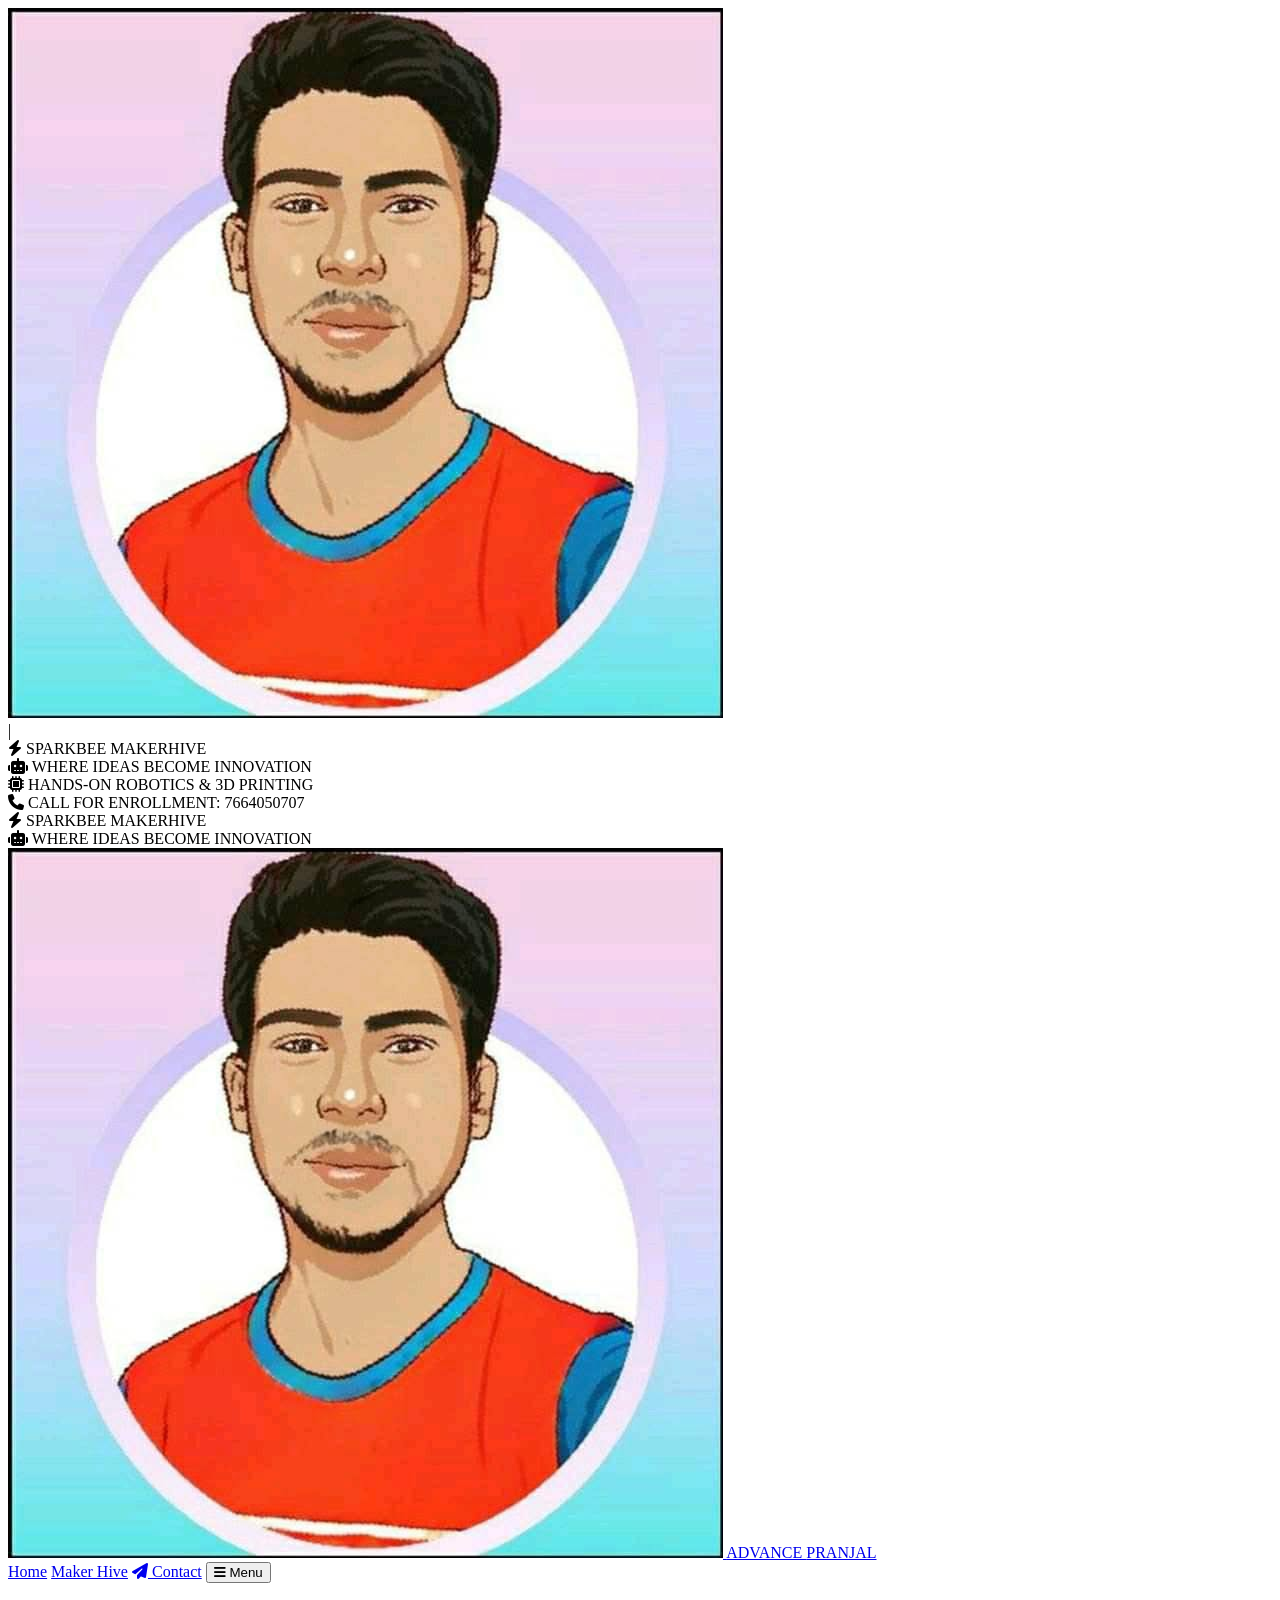
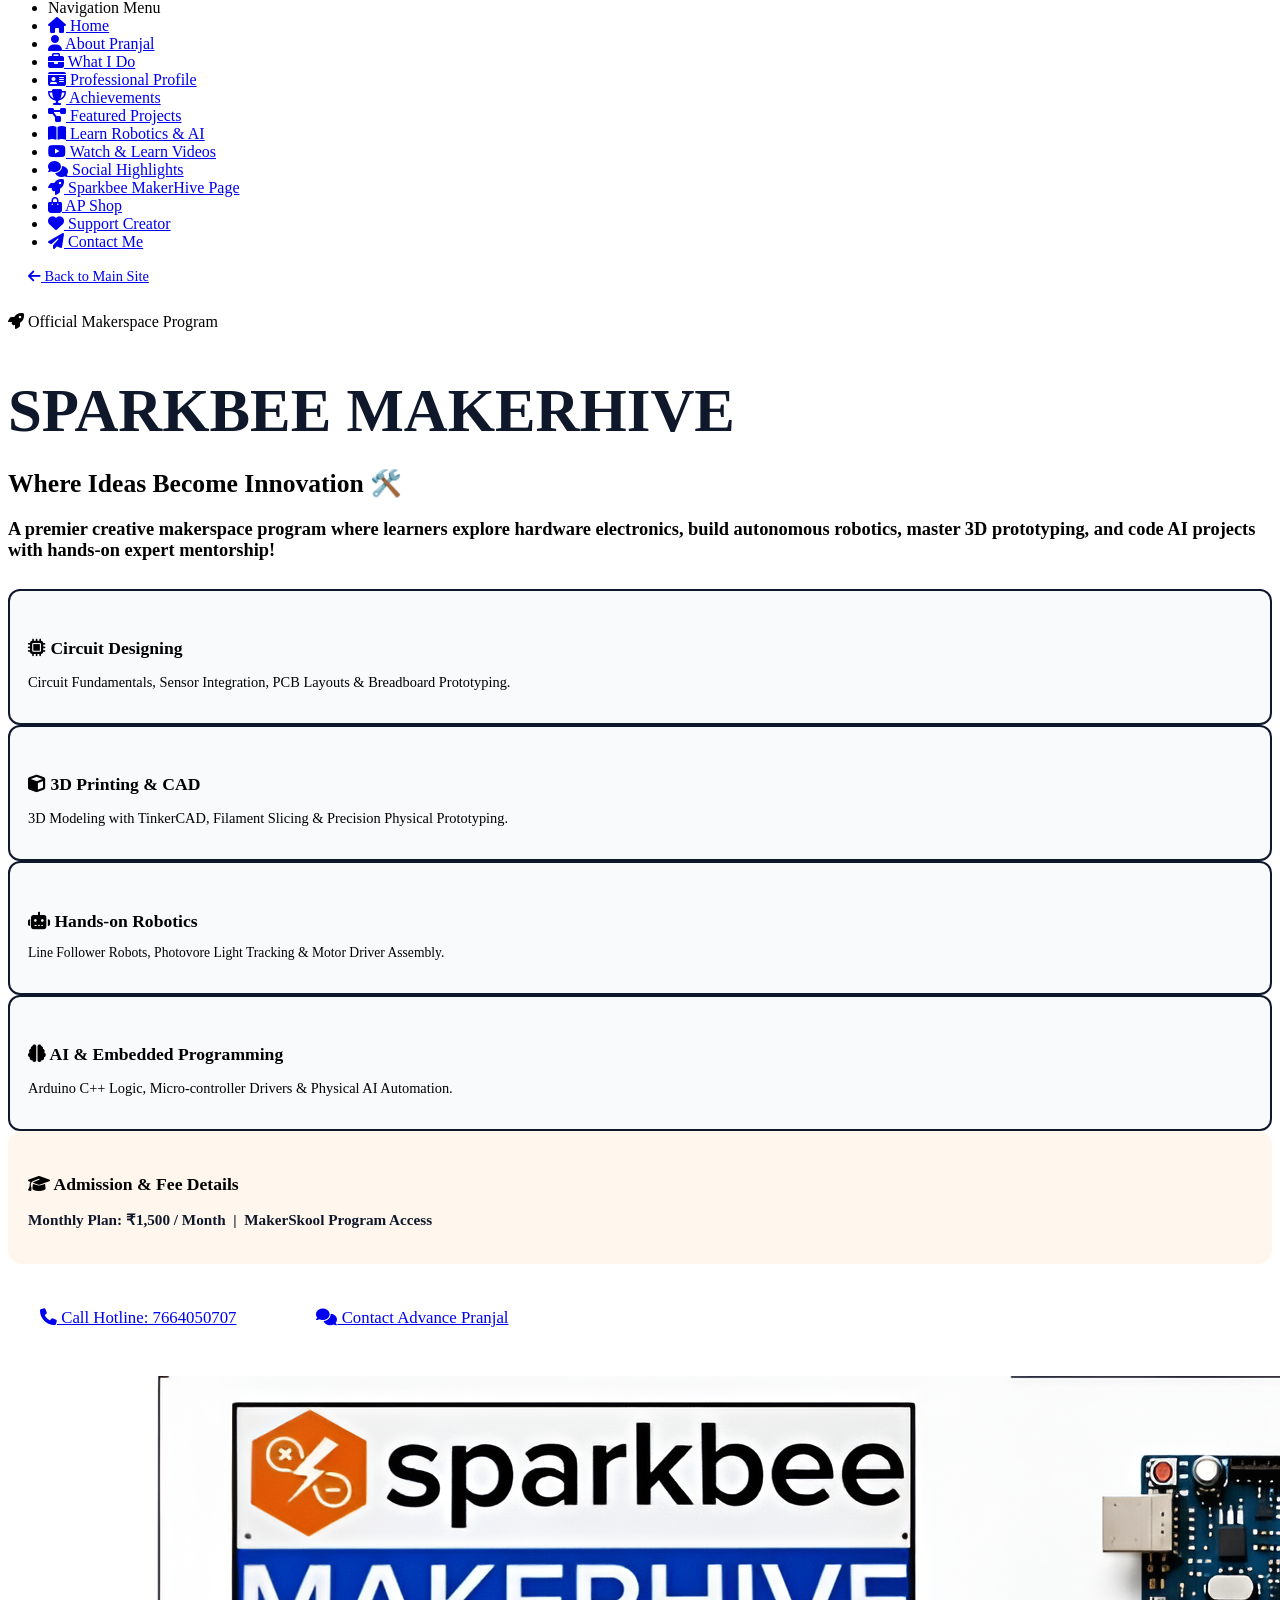
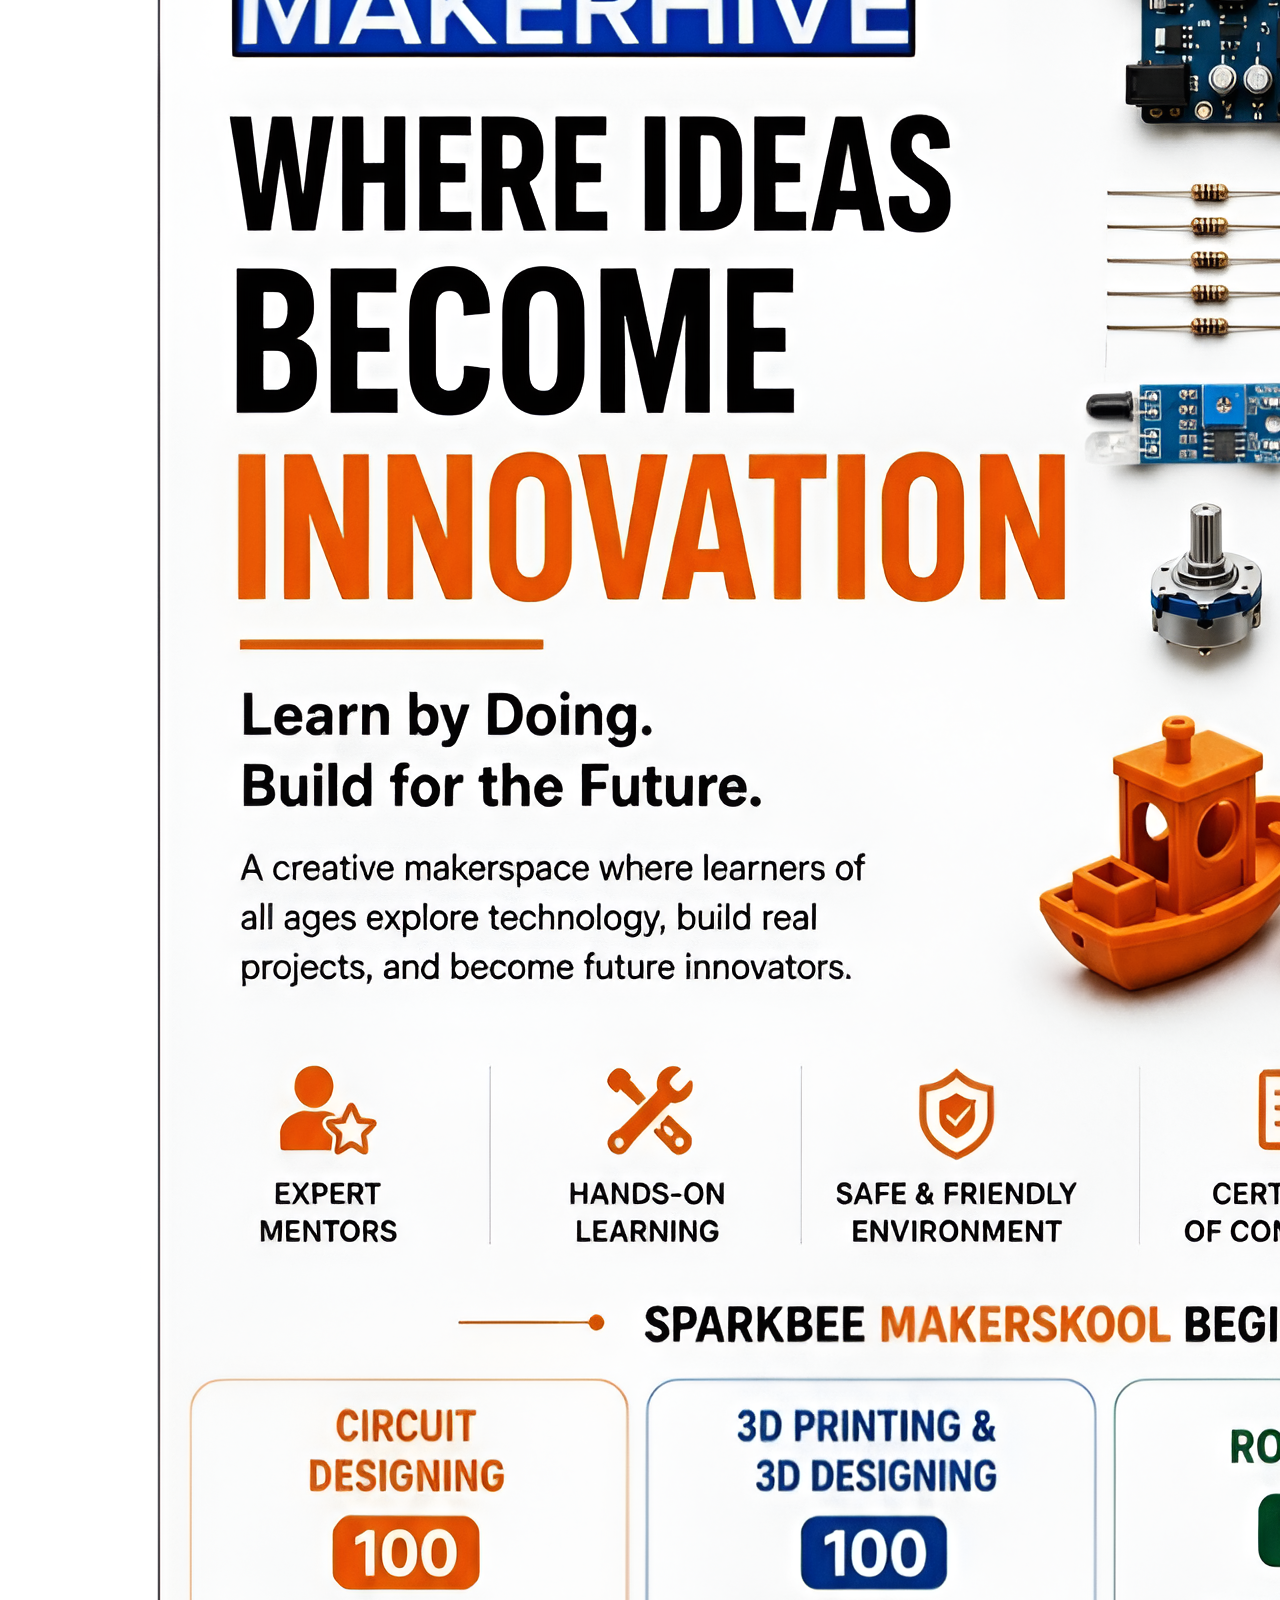
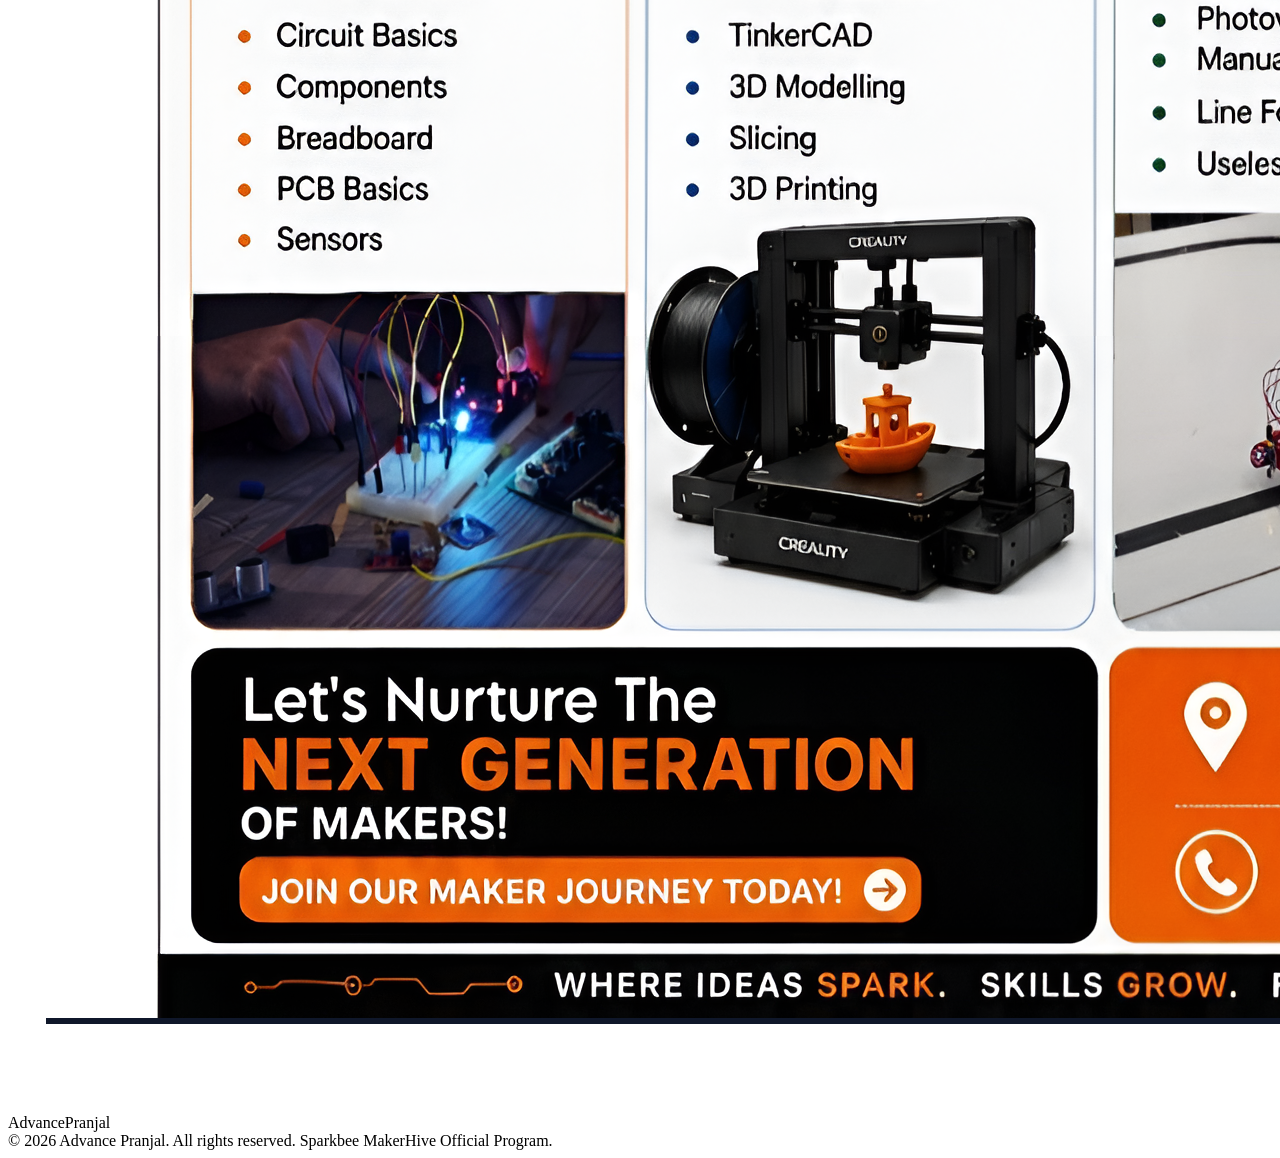
==== commit d4d4816e: "Enhance preloader with futuristic dark tech studio theme, glowing particles, animated typewriter tex" ====
--- a/makerhive.html
+++ b/makerhive.html
@@ -19,10 +19,31 @@
   <link href="https://fonts.googleapis.com/css2?family=Bebas+Neue&family=Plus+Jakarta+Sans:wght@500;600;700;800;900&family=Space+Grotesk:wght@700;800;900&display=swap" rel="stylesheet">
   <link rel="stylesheet" href="https://cdnjs.cloudflare.com/ajax/libs/font-awesome/6.5.1/css/all.min.css" integrity="sha512-DTOQO9RWCH3ppGqcWaEA1BIZOC6xxalwEsw9c2QQeAIftl+Vegovlnee1c9QX4TctnWMn13TZye+giMm8e2LwA==" crossorigin="anonymous" referrerpolicy="no-referrer" />
 
-  <!-- Custom Styles -->
-  <link rel="stylesheet" href="styles.css">
 </head>
 <body>
+
+  <!-- Preloader Screen (Animated Futuristic Tech Studio) -->
+  <div id="preloader">
+    <div class="preloader-bg-glow"></div>
+    <div class="preloader-particles">
+      <span></span><span></span><span></span><span></span><span></span>
+    </div>
+    
+    <div class="spinner-box">
+      <div class="circle-border">
+        <div class="circle-core">
+          <img src="assets/ap_logo.jpg" alt="Advance Pranjal Logo" class="preloader-logo">
+        </div>
+      </div>
+    </div>
+    
+    <div class="preloader-text-box">
+      <span id="preloaderTypedText" class="typed-text"></span><span class="typing-cursor">|</span>
+    </div>
+    <div class="preloader-progress-bar">
+      <div class="preloader-progress-fill"></div>
+    </div>
+  </div>
 
   <!-- Announcement Ticker Bar -->
   <div class="ticker-bar">
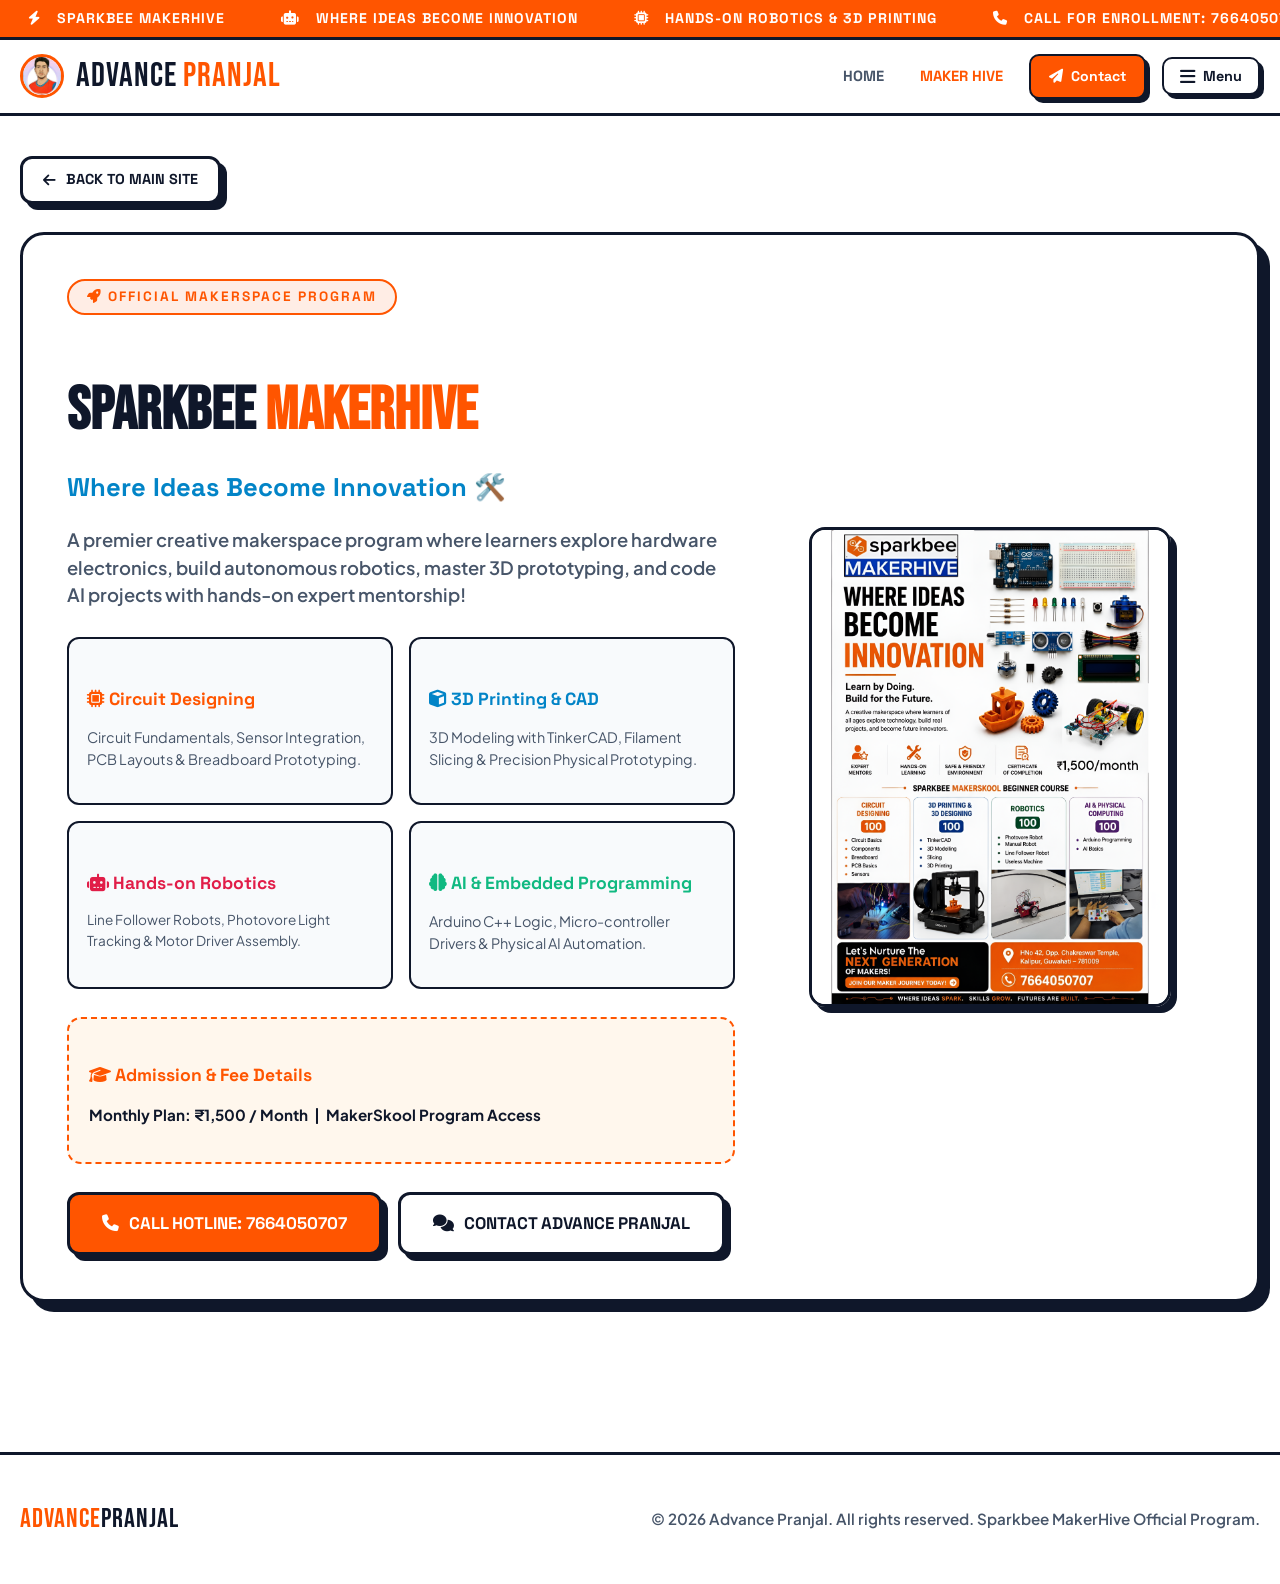
==== commit ff4bd7ec: "Link styles.css in makerhive.html to restore full page styling and layout" ====
--- a/makerhive.html
+++ b/makerhive.html
@@ -19,6 +19,9 @@
   <link href="https://fonts.googleapis.com/css2?family=Bebas+Neue&family=Plus+Jakarta+Sans:wght@500;600;700;800;900&family=Space+Grotesk:wght@700;800;900&display=swap" rel="stylesheet">
   <link rel="stylesheet" href="https://cdnjs.cloudflare.com/ajax/libs/font-awesome/6.5.1/css/all.min.css" integrity="sha512-DTOQO9RWCH3ppGqcWaEA1BIZOC6xxalwEsw9c2QQeAIftl+Vegovlnee1c9QX4TctnWMn13TZye+giMm8e2LwA==" crossorigin="anonymous" referrerpolicy="no-referrer" />
 
+  <!-- Custom Styles -->
+  <link rel="stylesheet" href="styles.css">
+  <script src="config.js"></script>
 </head>
 <body>
 
--- a/styles.css
+++ b/styles.css
@@ -0,0 +1,1593 @@
+/* ==========================================================================
+   AdvancePranjal Portfolio & Educational Platform - Master Stylesheet
+   ========================================================================== */
+
+@import url('https://fonts.googleapis.com/css2?family=Plus+Jakarta+Sans:wght@500;600;700;800;900&family=Bebas+Neue&family=Space+Grotesk:wght@700;800;900&display=swap');
+
+:root {
+  /* Crisp Professional Light Mode Colors */
+  --bg-dark: #f8fafc;
+  --bg-card: #ffffff;
+  --bg-section-alt: #f1f5f9;
+
+  /* Premium Accents */
+  --accent-orange: #ff5500;
+  --accent-amber: #f59e0b;
+  --accent-cyan: #0284c7;
+  --accent-pink: #e11d48;
+  --accent-blue: #2563eb;
+  --accent-green: #10b981;
+
+  --text-main: #0f172a;
+  --text-muted: #475569;
+  --text-dim: #64748b;
+  --border-dark: #0f172a;
+  --border-light: #e2e8f0;
+
+  /* Hard Neo-Brutalist 3D Box Shadows */
+  --shadow-sm: 4px 4px 0px #0f172a;
+  --shadow-md: 6px 6px 0px #0f172a;
+  --shadow-lg: 10px 10px 0px #0f172a;
+  --shadow-orange: 6px 6px 0px #ff5500;
+  --shadow-cyan: 6px 6px 0px #0284c7;
+
+  /* Typography */
+  --font-main: 'Plus Jakarta Sans', -apple-system, BlinkMacSystemFont, sans-serif;
+  --font-display: 'Bebas Neue', cursive;
+  --font-heading: 'Space Grotesk', sans-serif;
+
+  /* Layout */
+  --nav-height: 76px;
+  --ticker-height: 40px;
+  --radius-sm: 10px;
+  --radius-md: 16px;
+  --radius-lg: 24px;
+}
+
+/* Strict Viewport Bounds */
+html, body {
+  width: 100%;
+  max-width: 100%;
+  margin: 0;
+  padding: 0;
+  overflow-x: hidden !important;
+  background-color: var(--bg-dark);
+  color: var(--text-main);
+  font-family: var(--font-main);
+  line-height: 1.5;
+  box-sizing: border-box;
+  scroll-behavior: smooth;
+}
+
+*, *:before, *:after {
+  box-sizing: border-box;
+}
+
+a {
+  color: inherit;
+  text-decoration: none;
+}
+
+img {
+  max-width: 100%;
+  height: auto;
+  display: block;
+}
+
+/* Announcement Ticker Bar */
+.ticker-bar {
+  background: var(--accent-orange);
+  color: #ffffff;
+  height: var(--ticker-height);
+  display: flex;
+  align-items: center;
+  overflow: hidden;
+  font-family: var(--font-heading);
+  font-weight: 900;
+  font-size: 0.88rem;
+  text-transform: uppercase;
+  letter-spacing: 1px;
+  position: fixed;
+  top: 0;
+  left: 0;
+  width: 100%;
+  z-index: 1002;
+  border-bottom: 3px solid var(--border-dark);
+}
+
+.ticker-track {
+  display: flex;
+  white-space: nowrap;
+  animation: ticker 25s linear infinite;
+}
+
+.ticker-item {
+  display: inline-flex;
+  align-items: center;
+  gap: 16px;
+  padding: 0 28px;
+}
+
+@keyframes ticker {
+  0% { transform: translateX(0); }
+  100% { transform: translateX(-50%); }
+}
+
+/* Ambient Radial Background Glows */
+.bg-glow-1 {
+  position: fixed;
+  top: -10%;
+  right: -5%;
+  width: 45vw;
+  height: 45vw;
+  background: radial-gradient(circle, rgba(255, 85, 0, 0.05) 0%, rgba(0, 0, 0, 0) 70%);
+  pointer-events: none;
+  z-index: 0;
+}
+
+.bg-glow-2 {
+  position: fixed;
+  bottom: -10%;
+  left: -5%;
+  width: 45vw;
+  height: 45vw;
+  background: radial-gradient(circle, rgba(2, 132, 199, 0.05) 0%, rgba(0, 0, 0, 0) 70%);
+  pointer-events: none;
+  z-index: 0;
+}
+
+/* Preloader Screen */
+#preloader {
+  position: fixed;
+  top: 0;
+  left: 0;
+  width: 100%;
+  height: 100%;
+  background: #090d16;
+  z-index: 9999;
+  display: flex;
+  flex-direction: column;
+  justify-content: center;
+  align-items: center;
+  transition: opacity 0.5s cubic-bezier(0.4, 0, 0.2, 1), visibility 0.5s ease;
+  overflow: hidden;
+}
+
+/* Ambient Radial Glows inside Preloader */
+.preloader-bg-glow {
+  position: absolute;
+  width: 500px;
+  height: 500px;
+  background: radial-gradient(circle, rgba(255, 85, 0, 0.25) 0%, rgba(2, 132, 199, 0.15) 50%, transparent 70%);
+  filter: blur(60px);
+  animation: pulse-glow 3s ease-in-out infinite alternate;
+  pointer-events: none;
+}
+
+@keyframes pulse-glow {
+  0% { transform: scale(0.9); opacity: 0.7; }
+  100% { transform: scale(1.15); opacity: 1; }
+}
+
+/* Floating Tech Particles */
+.preloader-particles {
+  position: absolute;
+  width: 100%;
+  height: 100%;
+  pointer-events: none;
+}
+
+.preloader-particles span {
+  position: absolute;
+  display: block;
+  width: 6px;
+  height: 6px;
+  background: var(--accent-orange);
+  border-radius: 50%;
+  box-shadow: 0 0 10px var(--accent-orange), 0 0 20px var(--accent-amber);
+  animation: float-particle 4s infinite linear;
+}
+
+.preloader-particles span:nth-child(1) { left: 15%; top: 80%; animation-duration: 3.5s; background: #ff5500; }
+.preloader-particles span:nth-child(2) { left: 35%; top: 90%; animation-duration: 4.5s; background: #0284c7; }
+.preloader-particles span:nth-child(3) { left: 65%; top: 85%; animation-duration: 3s; background: #f59e0b; }
+.preloader-particles span:nth-child(4) { left: 80%; top: 75%; animation-duration: 5s; background: #e11d48; }
+.preloader-particles span:nth-child(5) { left: 50%; top: 95%; animation-duration: 4s; background: #10b981; }
+
+@keyframes float-particle {
+  0% { transform: translateY(0) scale(0.5); opacity: 0; }
+  50% { opacity: 1; transform: translateY(-30vh) scale(1.2); }
+  100% { transform: translateY(-70vh) scale(0.2); opacity: 0; }
+}
+
+.spinner-box {
+  width: 130px;
+  height: 130px;
+  display: flex;
+  justify-content: center;
+  align-items: center;
+  position: relative;
+  z-index: 2;
+}
+
+.circle-border {
+  width: 110px;
+  height: 110px;
+  padding: 5px;
+  display: flex;
+  justify-content: center;
+  align-items: center;
+  border-radius: 50%;
+  background: conic-gradient(from 0deg, #ff5500, #f59e0b, #0284c7, #e11d48, #ff5500);
+  animation: spin 1.2s linear infinite;
+  box-shadow: 0 0 25px rgba(255, 85, 0, 0.6), 0 0 45px rgba(2, 132, 199, 0.5);
+  position: relative;
+}
+
+.circle-core {
+  width: 100%;
+  height: 100%;
+  background-color: #0f172a;
+  border-radius: 50%;
+  display: flex;
+  align-items: center;
+  justify-content: center;
+  overflow: hidden;
+  position: relative;
+  /* Counter-rotate inner core so logo stays completely static and upright */
+  animation: reverse-spin 1.2s linear infinite;
+  border: 3px solid #0f172a;
+}
+
+.preloader-logo {
+  width: 100%;
+  height: 100%;
+  object-fit: cover;
+  border-radius: 50%;
+}
+
+.preloader-text-box {
+  margin-top: 28px;
+  font-family: var(--font-heading);
+  letter-spacing: 2px;
+  font-size: 1.35rem;
+  color: #ffffff;
+  font-weight: 800;
+  text-transform: uppercase;
+  position: relative;
+  z-index: 2;
+  height: 36px;
+  display: flex;
+  align-items: center;
+  justify-content: center;
+  text-shadow: 0 0 12px rgba(255, 85, 0, 0.6);
+}
+
+.typed-text {
+  color: #ffffff;
+}
+
+.typing-cursor {
+  color: var(--accent-orange);
+  font-weight: 900;
+  animation: blink-cursor 0.7s infinite alternate;
+  margin-left: 2px;
+}
+
+@keyframes blink-cursor {
+  0% { opacity: 0; }
+  100% { opacity: 1; }
+}
+
+.preloader-progress-bar {
+  width: 220px;
+  height: 6px;
+  background: rgba(255, 255, 255, 0.1);
+  border-radius: 10px;
+  margin-top: 16px;
+  overflow: hidden;
+  border: 1px solid rgba(255, 255, 255, 0.2);
+  position: relative;
+  z-index: 2;
+  box-shadow: 0 0 10px rgba(0, 0, 0, 0.5);
+}
+
+.preloader-progress-fill {
+  width: 0%;
+  height: 100%;
+  background: linear-gradient(90deg, #ff5500, #f59e0b, #0284c7);
+  border-radius: 10px;
+  transition: width 0.1s ease-out;
+  box-shadow: 0 0 12px #ff5500;
+}
+
+@keyframes spin {
+  from { transform: rotate(0deg); }
+  to { transform: rotate(360deg); }
+}
+
+@keyframes reverse-spin {
+  from { transform: rotate(0deg); }
+  to { transform: rotate(-360deg); }
+}
+
+/* Navigation Bar */
+.navbar {
+  position: fixed;
+  top: var(--ticker-height);
+  left: 0;
+  width: 100%;
+  height: var(--nav-height);
+  z-index: 1000;
+  background: rgba(255, 255, 255, 0.95);
+  backdrop-filter: blur(16px);
+  -webkit-backdrop-filter: blur(16px);
+  border-bottom: 3px solid var(--border-dark);
+}
+
+.nav-container {
+  max-width: 1280px;
+  margin: 0 auto;
+  padding: 0 20px;
+  height: 100%;
+  display: flex;
+  align-items: center;
+  justify-content: space-between;
+}
+
+.brand-logo {
+  display: flex;
+  align-items: center;
+  gap: 12px;
+}
+
+.brand-logo img {
+  width: 44px;
+  height: 44px;
+  border-radius: 50%;
+  border: 3px solid var(--accent-orange);
+  object-fit: cover;
+}
+
+.brand-title {
+  font-family: var(--font-display);
+  font-size: 2.1rem;
+  letter-spacing: 1px;
+  color: var(--border-dark);
+  text-transform: uppercase;
+}
+
+.brand-title span {
+  color: var(--accent-orange);
+}
+
+.nav-primary-actions {
+  display: flex;
+  align-items: center;
+  gap: 16px;
+}
+
+.nav-visible-link {
+  font-family: var(--font-heading);
+  font-size: 0.92rem;
+  font-weight: 800;
+  color: var(--text-muted);
+  text-transform: uppercase;
+  transition: all 0.2s ease;
+  padding: 6px 10px;
+}
+
+.nav-visible-link:hover, .nav-visible-link.active {
+  color: var(--accent-orange);
+}
+
+.menu-toggle-btn {
+  display: inline-flex;
+  align-items: center;
+  gap: 8px;
+  padding: 8px 16px;
+  background: #ffffff;
+  border: 2px solid var(--border-dark);
+  border-radius: 10px;
+  box-shadow: var(--shadow-sm);
+  font-family: var(--font-heading);
+  font-weight: 900;
+  font-size: 0.9rem;
+  color: var(--border-dark);
+  cursor: pointer;
+  transition: all 0.2s ease;
+}
+
+.menu-toggle-btn:hover {
+  background: var(--border-dark);
+  color: #ffffff;
+  box-shadow: var(--shadow-orange);
+  transform: translate(-2px, -2px);
+}
+
+.menu-toggle-btn i {
+  font-size: 1.1rem;
+}
+
+.nav-links {
+  position: fixed;
+  top: calc(var(--nav-height) + var(--ticker-height));
+  right: -100%;
+  width: 320px;
+  max-width: 90vw;
+  height: calc(100vh - var(--nav-height) - var(--ticker-height));
+  background: #ffffff;
+  border-left: 3px solid var(--border-dark);
+  box-shadow: -10px 0 30px rgba(15, 23, 42, 0.15);
+  display: flex;
+  flex-direction: column;
+  justify-content: flex-start;
+  align-items: stretch;
+  padding: 24px;
+  gap: 12px;
+  list-style: none;
+  overflow-y: auto;
+  transition: right 0.3s cubic-bezier(0.34, 1.56, 0.64, 1);
+  z-index: 999;
+}
+
+.nav-links.active {
+  right: 0;
+}
+
+.nav-drawer-header {
+  font-family: var(--font-heading);
+  font-size: 0.85rem;
+  font-weight: 900;
+  text-transform: uppercase;
+  letter-spacing: 1.5px;
+  color: var(--accent-orange);
+  padding-bottom: 12px;
+  border-bottom: 2px solid var(--border-light);
+  margin-bottom: 6px;
+}
+
+.nav-links a {
+  font-family: var(--font-heading);
+  font-size: 0.92rem;
+  font-weight: 800;
+  color: var(--border-dark);
+  transition: all 0.2s ease;
+  text-transform: uppercase;
+  display: flex;
+  align-items: center;
+  gap: 12px;
+  padding: 10px 14px;
+  border-radius: 8px;
+  border: 2px solid transparent;
+}
+
+.nav-links a:hover, .nav-links a.active {
+  background: #fff7ed;
+  border-color: var(--accent-orange);
+  color: var(--accent-orange);
+  transform: translateX(4px);
+}
+
+.nav-drawer-highlight {
+  background: #f1f5f9;
+  border-color: #cbd5e1 !important;
+}
+
+.nav-btn {
+  padding: 10px 18px;
+  background: var(--accent-orange);
+  color: #ffffff !important;
+  font-family: var(--font-heading);
+  font-weight: 900 !important;
+  font-size: 0.88rem !important;
+  border-radius: 10px;
+  border: 2px solid var(--border-dark);
+  box-shadow: var(--shadow-sm);
+  display: inline-flex;
+  align-items: center;
+  gap: 8px;
+  transition: all 0.2s ease;
+}
+
+.nav-btn:hover {
+  background: var(--border-dark);
+  box-shadow: var(--shadow-orange);
+  transform: translate(-2px, -2px);
+}
+
+.nav-btn-outline {
+  padding: 8px 14px;
+  background: #ffffff;
+  color: var(--border-dark) !important;
+  font-family: var(--font-heading);
+  font-weight: 900 !important;
+  font-size: 0.82rem !important;
+  border-radius: 10px;
+  border: 2px solid var(--border-dark);
+  box-shadow: var(--shadow-sm);
+  display: inline-flex;
+  align-items: center;
+  gap: 6px;
+}
+
+.nav-btn-outline:hover {
+  border-color: var(--accent-orange);
+  color: var(--accent-orange) !important;
+}
+
+.mobile-toggle {
+  display: inline-flex;
+  cursor: pointer;
+}
+
+/* Subtle Scroll Reveal Animations */
+.reveal-on-scroll {
+  opacity: 0;
+  transform: translateY(24px);
+  transition: opacity 0.6s cubic-bezier(0.16, 1, 0.3, 1), transform 0.6s cubic-bezier(0.16, 1, 0.3, 1);
+}
+
+.reveal-on-scroll.revealed {
+  opacity: 1;
+  transform: translateY(0);
+}
+
+/* Sections & Layout */
+.section {
+  width: 100%;
+  padding: 90px 0;
+  position: relative;
+}
+
+.container {
+  max-width: 1280px;
+  width: 100%;
+  margin: 0 auto;
+  padding: 0 20px;
+}
+
+.section-header {
+  text-align: center;
+  max-width: 780px;
+  margin: 0 auto 52px auto;
+}
+
+.section-tag {
+  display: inline-block;
+  font-family: var(--font-heading);
+  text-transform: uppercase;
+  letter-spacing: 2px;
+  font-size: 0.85rem;
+  color: var(--accent-orange);
+  margin-bottom: 12px;
+  font-weight: 900;
+  background: rgba(255, 85, 0, 0.1);
+  padding: 6px 18px;
+  border-radius: 30px;
+  border: 2px solid var(--accent-orange);
+}
+
+.section-title {
+  font-family: var(--font-display);
+  font-size: 3.5rem;
+  letter-spacing: 1px;
+  margin-bottom: 14px;
+  text-transform: uppercase;
+  line-height: 1;
+  color: var(--border-dark);
+}
+
+.section-desc {
+  color: var(--text-muted);
+  font-size: 1.15rem;
+  font-weight: 600;
+}
+
+/* Hero Section */
+.hero {
+  position: relative;
+  width: 100%;
+  padding-top: calc(var(--nav-height) + var(--ticker-height) + 50px);
+  padding-bottom: 80px;
+  background: linear-gradient(180deg, #ffffff 0%, #f1f5f9 100%);
+  border-bottom: 3px solid var(--border-dark);
+}
+
+.hero-container {
+  max-width: 1280px;
+  width: 100%;
+  margin: 0 auto;
+  padding: 0 20px;
+  position: relative;
+  z-index: 1;
+  display: grid;
+  grid-template-columns: 1.15fr 0.85fr;
+  gap: 40px;
+  align-items: center;
+}
+
+.hero-badge {
+  display: inline-flex;
+  align-items: center;
+  gap: 8px;
+  padding: 8px 18px;
+  background: rgba(255, 85, 0, 0.1);
+  color: var(--accent-orange);
+  border: 2px solid var(--accent-orange);
+  border-radius: 30px;
+  font-family: var(--font-heading);
+  font-size: 0.88rem;
+  font-weight: 900;
+  margin-bottom: 24px;
+  text-transform: uppercase;
+}
+
+.hero-title {
+  font-family: var(--font-display);
+  font-size: 4.6rem;
+  line-height: 0.95;
+  margin-bottom: 20px;
+  text-transform: uppercase;
+  color: var(--border-dark);
+}
+
+.hero-title span {
+  color: var(--accent-orange);
+}
+
+.hero-subtitle {
+  font-family: var(--font-heading);
+  font-size: 1.25rem;
+  color: var(--accent-cyan);
+  margin-bottom: 16px;
+  font-weight: 800;
+  text-transform: uppercase;
+  letter-spacing: 0.5px;
+}
+
+.hero-actions {
+  display: flex;
+  gap: 14px;
+  flex-wrap: wrap;
+}
+
+.btn-primary {
+  display: inline-flex;
+  align-items: center;
+  gap: 10px;
+  padding: 14px 28px;
+  background: var(--accent-orange);
+  color: #ffffff;
+  font-family: var(--font-heading);
+  font-weight: 900;
+  border-radius: 12px;
+  font-size: 0.98rem;
+  border: 3px solid var(--border-dark);
+  box-shadow: var(--shadow-md);
+  text-transform: uppercase;
+  transition: all 0.2s cubic-bezier(0.34, 1.56, 0.64, 1);
+}
+
+.btn-primary:hover {
+  transform: translate(-3px, -3px);
+  box-shadow: var(--shadow-lg);
+  background: var(--border-dark);
+  color: #ffffff;
+}
+
+.btn-secondary {
+  display: inline-flex;
+  align-items: center;
+  gap: 10px;
+  padding: 14px 28px;
+  background: #ffffff;
+  border: 3px solid var(--border-dark);
+  color: var(--border-dark);
+  font-family: var(--font-heading);
+  font-weight: 900;
+  border-radius: 12px;
+  font-size: 0.98rem;
+  box-shadow: var(--shadow-md);
+  text-transform: uppercase;
+  transition: all 0.2s cubic-bezier(0.34, 1.56, 0.64, 1);
+}
+
+.btn-secondary:hover {
+  transform: translate(-3px, -3px);
+  box-shadow: var(--shadow-cyan);
+  border-color: var(--accent-cyan);
+  color: var(--accent-cyan);
+}
+
+.hero-card-preview {
+  background: #ffffff;
+  border: 3px solid var(--border-dark);
+  border-radius: var(--radius-lg);
+  padding: 32px 24px;
+  box-shadow: var(--shadow-lg);
+  text-align: center;
+}
+
+.hero-avatar-wrapper {
+  width: 100px;
+  height: 100px;
+  margin: 0 auto 16px auto;
+  border-radius: 50%;
+  padding: 3px;
+  background: linear-gradient(135deg, var(--accent-orange), var(--accent-amber));
+  border: 3px solid var(--border-dark);
+}
+
+.hero-avatar-wrapper img {
+  width: 100%;
+  height: 100%;
+  border-radius: 50%;
+  object-fit: cover;
+}
+
+.tech-tags {
+  display: flex;
+  flex-wrap: wrap;
+  justify-content: center;
+  gap: 8px;
+  margin-top: 18px;
+}
+
+.tech-tag {
+  padding: 6px 14px;
+  background: #f1f5f9;
+  border: 2px solid #cbd5e1;
+  border-radius: 30px;
+  font-family: var(--font-heading);
+  font-size: 0.8rem;
+  font-weight: 800;
+  color: var(--border-dark);
+}
+
+/* Stats Section */
+.stats-grid {
+  display: grid;
+  grid-template-columns: repeat(4, 1fr);
+  gap: 24px;
+}
+
+.stat-card {
+  background: #ffffff;
+  border: 3px solid var(--border-dark);
+  border-radius: var(--radius-md);
+  padding: 24px;
+  text-align: center;
+  box-shadow: var(--shadow-md);
+}
+
+.stat-value {
+  font-family: var(--font-display);
+  font-size: 2.8rem;
+  color: var(--accent-orange);
+  line-height: 1;
+  margin-bottom: 6px;
+}
+
+.stat-label {
+  font-family: var(--font-heading);
+  font-size: 0.9rem;
+  font-weight: 800;
+  color: var(--border-dark);
+}
+
+/* About Section */
+.about-card-wrapper {
+  background: #ffffff;
+  border: 3px solid var(--border-dark);
+  border-radius: var(--radius-lg);
+  padding: 44px;
+  box-shadow: var(--shadow-lg);
+  display: grid;
+  grid-template-columns: 1.2fr 0.8fr;
+  gap: 40px;
+  align-items: center;
+}
+
+.about-paragraph {
+  color: var(--text-muted);
+  font-size: 1.05rem;
+  line-height: 1.6;
+  margin-bottom: 16px;
+  font-weight: 500;
+}
+
+.about-journey-grid {
+  display: flex;
+  flex-wrap: wrap;
+  gap: 10px;
+  margin: 24px 0;
+}
+
+.journey-badge {
+  padding: 8px 16px;
+  background: #f1f5f9;
+  border: 2px solid #cbd5e1;
+  border-radius: 12px;
+  font-family: var(--font-heading);
+  font-size: 0.85rem;
+  font-weight: 800;
+  color: var(--border-dark);
+
+}
+
+.journey-badge i {
+  color: var(--accent-orange);
+  margin-right: 6px;
+}
+
+.public-info-box {
+  background: #f8fafc;
+  border: 2px dashed #cbd5e1;
+  border-radius: var(--radius-sm);
+  padding: 16px 20px;
+  display: flex;
+  flex-direction: column;
+  gap: 8px;
+}
+
+.info-item {
+  font-size: 0.9rem;
+  color: var(--text-muted);
+  display: flex;
+  align-items: center;
+  gap: 10px;
+}
+
+.info-item i {
+  color: var(--accent-cyan);
+}
+
+.about-avatar-img {
+  width: 160px;
+  height: 160px;
+  border-radius: 50%;
+  border: 4px solid var(--accent-orange);
+  margin: 0 auto 20px auto;
+  box-shadow: var(--shadow-md);
+  object-fit: cover;
+}
+
+.about-quote-card {
+  background: #fff7ed;
+  border: 2px solid var(--accent-orange);
+  border-radius: var(--radius-md);
+  padding: 20px;
+  text-align: center;
+  position: relative;
+}
+
+.quote-icon {
+  font-size: 1.8rem;
+  color: var(--accent-orange);
+  margin-bottom: 8px;
+}
+
+.about-quote-card p {
+  font-family: var(--font-heading);
+  font-size: 0.95rem;
+  font-weight: 700;
+  color: var(--border-dark);
+  margin-bottom: 8px;
+}
+
+.about-quote-card span {
+  font-size: 0.82rem;
+  font-weight: 800;
+  color: var(--accent-orange);
+  text-transform: uppercase;
+}
+
+/* What I Do Grid */
+.what-i-do-grid {
+  display: grid;
+  grid-template-columns: repeat(auto-fit, minmax(240px, 1fr));
+  gap: 24px;
+}
+
+.service-card {
+  background: #ffffff;
+  border: 3px solid var(--border-dark);
+  border-radius: var(--radius-md);
+  padding: 28px 24px;
+  box-shadow: var(--shadow-md);
+  transition: all 0.2s ease;
+}
+
+.service-card:hover {
+  transform: translate(-3px, -3px);
+  box-shadow: var(--shadow-lg);
+}
+
+.service-icon {
+  width: 50px;
+  height: 50px;
+  border-radius: 12px;
+  display: flex;
+  align-items: center;
+  justify-content: center;
+  font-size: 1.4rem;
+  margin-bottom: 20px;
+  border: 2px solid var(--border-dark);
+  box-shadow: 2px 2px 0px var(--border-dark);
+}
+
+.service-card h3 {
+  font-family: var(--font-heading);
+  font-size: 1.25rem;
+  font-weight: 900;
+  margin-bottom: 10px;
+  color: var(--border-dark);
+}
+
+.service-card p {
+  color: var(--text-muted);
+  font-size: 0.92rem;
+  line-height: 1.5;
+}
+
+/* Beyond Advance Pranjal */
+.beyond-grid {
+  display: grid;
+  grid-template-columns: repeat(auto-fit, minmax(220px, 1fr));
+  gap: 24px;
+}
+
+.beyond-card {
+  background: #ffffff;
+  border: 3px solid var(--border-dark);
+  border-radius: var(--radius-md);
+  padding: 28px;
+  text-align: center;
+  box-shadow: var(--shadow-md);
+  display: flex;
+  flex-direction: column;
+  justify-content: space-between;
+  align-items: center;
+}
+
+.beyond-icon {
+  font-size: 3rem;
+  margin-bottom: 16px;
+}
+
+.beyond-card h3 {
+  font-family: var(--font-heading);
+  font-size: 1.3rem;
+  font-weight: 900;
+  margin-bottom: 8px;
+}
+
+.beyond-card p {
+  color: var(--text-muted);
+  font-size: 0.88rem;
+  margin-bottom: 20px;
+  line-height: 1.5;
+}
+
+/* Skills Category Grid */
+.skills-category-grid {
+  display: grid;
+  grid-template-columns: repeat(2, 1fr);
+  gap: 28px;
+}
+
+.skill-category-card {
+  background: #ffffff;
+  border: 3px solid var(--border-dark);
+  border-radius: var(--radius-md);
+  padding: 28px;
+  box-shadow: var(--shadow-md);
+}
+
+.category-heading {
+  font-family: var(--font-heading);
+  font-size: 1.25rem;
+  font-weight: 900;
+  margin-bottom: 18px;
+  text-transform: uppercase;
+}
+
+.skills-pill-wrap {
+  display: flex;
+  flex-wrap: wrap;
+  gap: 10px;
+}
+
+.skill-pill {
+  padding: 8px 14px;
+  background: #f8fafc;
+  border: 2px solid var(--border-dark);
+  border-radius: 20px;
+  font-family: var(--font-heading);
+  font-size: 0.85rem;
+  font-weight: 800;
+  color: var(--border-dark);
+  box-shadow: 2px 2px 0px var(--border-dark);
+}
+
+.skill-pill i {
+  color: var(--accent-orange);
+  margin-right: 4px;
+}
+
+/* Projects Filter Bar */
+.filter-bar {
+  display: flex;
+  justify-content: center;
+  gap: 10px;
+  flex-wrap: wrap;
+  margin-bottom: 36px;
+}
+
+.filter-btn, .learn-filter-btn {
+  padding: 10px 22px;
+  background: #ffffff;
+  border: 2px solid var(--border-dark);
+  border-radius: 30px;
+  font-family: var(--font-heading);
+  font-size: 0.88rem;
+  font-weight: 800;
+  color: var(--border-dark);
+  cursor: pointer;
+  box-shadow: var(--shadow-sm);
+  transition: all 0.2s ease;
+}
+
+.filter-btn.active, .learn-filter-btn.active,
+.filter-btn:hover, .learn-filter-btn:hover {
+  background: var(--accent-orange);
+  color: #ffffff;
+  transform: translate(-2px, -2px);
+  box-shadow: 4px 4px 0px var(--border-dark);
+}
+
+/* Vertical Timeline Section */
+.timeline-container {
+  position: relative;
+  max-width: 900px;
+  margin: 0 auto;
+}
+
+.timeline-container::after {
+  content: '';
+  position: absolute;
+  width: 4px;
+  background-color: var(--border-dark);
+  top: 0;
+  bottom: 0;
+  left: 50%;
+  margin-left: -2px;
+}
+
+.timeline-item {
+  padding: 10px 40px;
+  position: relative;
+  background-color: inherit;
+  width: 50%;
+}
+
+.timeline-item.left {
+  left: 0;
+}
+
+.timeline-item.right {
+  left: 50%;
+}
+
+.timeline-dot {
+  position: absolute;
+  width: 36px;
+  height: 36px;
+  right: -18px;
+  background-color: var(--accent-orange);
+  border: 3px solid var(--border-dark);
+  top: 20px;
+  border-radius: 50%;
+  z-index: 10;
+  display: flex;
+  align-items: center;
+  justify-content: center;
+  color: #ffffff;
+  font-size: 0.85rem;
+}
+
+.timeline-item.right .timeline-dot {
+  left: -18px;
+}
+
+.timeline-card {
+  padding: 24px;
+  background-color: #ffffff;
+  position: relative;
+  border-radius: var(--radius-md);
+  border: 3px solid var(--border-dark);
+  box-shadow: var(--shadow-md);
+}
+
+.timeline-year {
+  display: inline-block;
+  padding: 4px 12px;
+  background: var(--accent-orange);
+  color: #ffffff;
+  font-family: var(--font-heading);
+  font-weight: 900;
+  border-radius: 20px;
+  font-size: 0.8rem;
+  margin-bottom: 10px;
+}
+
+.timeline-title {
+  font-family: var(--font-heading);
+  font-size: 1.25rem;
+  font-weight: 900;
+  color: var(--border-dark);
+  margin-bottom: 4px;
+}
+
+.timeline-venue {
+  font-size: 0.88rem;
+  color: var(--text-muted);
+  margin-bottom: 10px;
+  font-weight: 700;
+}
+
+.timeline-desc {
+  font-size: 0.9rem;
+  color: var(--text-muted);
+  line-height: 1.5;
+}
+
+/* Learn Articles & Sensor Library */
+.learn-articles-grid {
+  display: grid;
+  grid-template-columns: repeat(auto-fit, minmax(320px, 1fr));
+  gap: 28px;
+}
+
+.learn-article-card {
+  background: #ffffff;
+  border: 3px solid var(--border-dark);
+  border-radius: var(--radius-md);
+  padding: 28px;
+  box-shadow: var(--shadow-md);
+  display: flex;
+  flex-direction: column;
+  justify-content: space-between;
+}
+
+.sensor-library-grid {
+  display: grid;
+  grid-template-columns: repeat(auto-fit, minmax(260px, 1fr));
+  gap: 20px;
+}
+
+.sensor-card {
+  background: #f8fafc;
+  border: 2px solid var(--border-dark);
+  border-radius: var(--radius-sm);
+  padding: 20px;
+  box-shadow: var(--shadow-sm);
+}
+
+/* Video & Social Grids */
+.video-showcase-grid, .feed-grid, .store-grid {
+  display: grid;
+  grid-template-columns: 1fr 1fr;
+  gap: 32px;
+  max-width: 1080px;
+  margin: 0 auto;
+  width: 100%;
+}
+
+.video-card, .feed-card, .project-card {
+  background: #ffffff;
+  border: 3px solid var(--border-dark);
+  border-radius: var(--radius-md);
+  overflow: hidden;
+  box-shadow: var(--shadow-md);
+  transition: all 0.25s cubic-bezier(0.34, 1.56, 0.64, 1);
+  display: flex;
+  flex-direction: column;
+  justify-content: space-between;
+  width: 100%;
+}
+
+.video-card:hover, .feed-card:hover, .project-card:hover {
+  transform: translate(-4px, -4px);
+  box-shadow: var(--shadow-lg);
+}
+
+.video-card-header {
+  padding: 16px 24px;
+  background: #f1f5f9;
+  border-bottom: 3px solid var(--border-dark);
+  display: flex;
+  align-items: center;
+  justify-content: space-between;
+}
+
+.video-card-header h4 {
+  font-family: var(--font-heading);
+  font-size: 1.05rem;
+  font-weight: 900;
+  text-transform: uppercase;
+}
+
+.video-card-body {
+  aspect-ratio: 16/9;
+  width: 100%;
+  background: #000;
+}
+
+.video-card-body iframe {
+  width: 100%;
+  height: 100%;
+  border: none;
+}
+
+.feed-card {
+  padding: 32px;
+}
+
+.feed-header {
+  display: flex;
+  align-items: center;
+  justify-content: space-between;
+  margin-bottom: 24px;
+}
+
+.feed-user {
+  display: flex;
+  align-items: center;
+  gap: 14px;
+}
+
+.feed-user img {
+  width: 48px;
+  height: 48px;
+  border-radius: 50%;
+  border: 2px solid var(--accent-orange);
+  object-fit: cover;
+}
+
+.feed-user h5 {
+  font-family: var(--font-heading);
+  font-size: 1.15rem;
+  font-weight: 900;
+}
+
+.feed-user span {
+  font-size: 0.85rem;
+  color: var(--text-muted);
+}
+
+.feed-platform-icon {
+  font-size: 2.2rem;
+}
+
+.feed-platform-icon.instagram { color: #e11d48; }
+.feed-platform-icon.linkedin { color: #0284c7; }
+
+.feed-preview-box {
+  background: #f8fafc;
+  border: 2px dashed #cbd5e1;
+  border-radius: var(--radius-sm);
+  padding: 24px;
+  margin-bottom: 24px;
+}
+
+.projects-grid {
+  display: grid;
+  grid-template-columns: repeat(3, 1fr);
+  gap: 28px;
+  width: 100%;
+}
+
+.project-card {
+  padding: 32px;
+}
+
+.project-title {
+  font-family: var(--font-heading);
+  font-size: 1.4rem;
+  font-weight: 900;
+  margin-bottom: 12px;
+  text-transform: uppercase;
+  color: var(--border-dark);
+}
+
+.project-desc {
+  color: var(--text-muted);
+  font-size: 0.95rem;
+  margin-bottom: 24px;
+  font-weight: 500;
+  line-height: 1.5;
+}
+
+.project-footer {
+  display: flex;
+  align-items: center;
+  justify-content: space-between;
+  padding-top: 16px;
+  border-top: 2px solid #f1f5f9;
+}
+
+.project-link {
+  display: inline-flex;
+  align-items: center;
+  gap: 8px;
+  font-family: var(--font-heading);
+  font-weight: 900;
+  color: var(--accent-orange);
+  font-size: 0.9rem;
+  text-transform: uppercase;
+}
+
+/* Connect & Social Hub */
+.connect-container {
+  display: grid;
+  grid-template-columns: 1fr 1fr;
+  gap: 36px;
+  width: 100%;
+}
+
+.social-box, .donate-box {
+  background: #ffffff;
+  border: 3px solid var(--border-dark);
+  border-radius: var(--radius-lg);
+  padding: 36px;
+  box-shadow: var(--shadow-lg);
+  width: 100%;
+}
+
+.box-title {
+  font-family: var(--font-display);
+  font-size: 2.2rem;
+  margin-bottom: 12px;
+  text-transform: uppercase;
+}
+
+.box-desc {
+  color: var(--text-muted);
+  margin-bottom: 28px;
+  font-size: 1.05rem;
+  font-weight: 600;
+}
+
+.social-grid {
+  display: grid;
+  grid-template-columns: repeat(3, 1fr);
+  gap: 16px;
+}
+
+.social-card {
+  display: flex;
+  flex-direction: column;
+  align-items: center;
+  justify-content: center;
+  padding: 20px 12px;
+  background: #f8fafc;
+  border: 2px solid var(--border-dark);
+  border-radius: var(--radius-sm);
+  gap: 10px;
+  text-align: center;
+  box-shadow: var(--shadow-sm);
+  transition: all 0.2s ease;
+}
+
+.social-card i {
+  font-size: 2rem;
+  color: var(--border-dark);
+}
+
+.social-card span {
+  font-family: var(--font-heading);
+  font-size: 0.85rem;
+  color: var(--border-dark);
+  font-weight: 800;
+}
+
+.social-card:hover {
+  transform: translate(-3px, -3px);
+  box-shadow: 6px 6px 0px var(--accent-orange);
+  background: var(--accent-orange);
+}
+
+.social-card:hover i, .social-card:hover span {
+  color: #ffffff !important;
+}
+
+.donate-btn {
+  display: flex;
+  align-items: center;
+  justify-content: center;
+  gap: 12px;
+  padding: 18px;
+  border-radius: var(--radius-sm);
+  font-family: var(--font-heading);
+  font-weight: 900;
+  font-size: 1.05rem;
+  border: 3px solid var(--border-dark);
+  box-shadow: var(--shadow-md);
+  text-transform: uppercase;
+  transition: all 0.2s ease;
+}
+
+.donate-btn.buymeacoffee {
+  background: var(--accent-amber);
+  color: #ffffff;
+}
+
+.donate-btn.paypal {
+  background: var(--accent-cyan);
+  color: #ffffff;
+}
+
+.donate-btn:hover {
+  background: var(--border-dark);
+  color: #ffffff;
+  transform: translate(-3px, -3px);
+  box-shadow: var(--shadow-orange);
+}
+
+.contact-email-card {
+  margin-top: 28px;
+  padding: 18px 24px;
+  background: #f8fafc;
+  border: 2px dashed #cbd5e1;
+  border-radius: var(--radius-sm);
+  display: flex;
+  align-items: center;
+  justify-content: space-between;
+}
+
+.email-info {
+  display: flex;
+  align-items: center;
+  gap: 14px;
+  color: var(--text-muted);
+  font-weight: 700;
+}
+
+/* Footer */
+footer {
+  padding: 44px 0;
+  border-top: 3px solid var(--border-dark);
+  background: #ffffff;
+  width: 100%;
+}
+
+.footer-content {
+  display: flex;
+  justify-content: space-between;
+  align-items: center;
+  flex-wrap: wrap;
+  gap: 20px;
+}
+
+.footer-brand {
+  font-family: var(--font-display);
+  font-size: 1.7rem;
+  letter-spacing: 1px;
+  text-transform: uppercase;
+  color: var(--border-dark);
+}
+
+.footer-copy {
+  color: var(--text-muted);
+  font-size: 0.95rem;
+  font-weight: 600;
+}
+
+/* Sparkbee MakerHive Page Specific Layout Styles */
+.makerhive-card-container {
+  background: #ffffff;
+  border: 3px solid var(--border-dark);
+  border-radius: var(--radius-lg);
+  box-shadow: var(--shadow-lg);
+  display: grid;
+  grid-template-columns: 1.2fr 0.8fr;
+  gap: 32px;
+  align-items: center;
+  padding: 44px;
+  overflow: hidden;
+}
+
+.makerhive-features-grid {
+  display: grid;
+  grid-template-columns: 1fr 1fr;
+  gap: 16px;
+  margin-bottom: 28px;
+}
+
+.makerhive-image-col {
+  text-align: center;
+  display: flex;
+  justify-content: center;
+  align-items: center;
+}
+
+.makerhive-image-col img {
+  max-width: 100%;
+  max-height: 480px;
+  border-radius: var(--radius-md);
+  border: 3px solid var(--border-dark);
+  box-shadow: var(--shadow-md);
+  object-fit: contain;
+}
+
+/* Mobile & Tablet Responsive Breakpoints */
+@media (max-width: 1024px) {
+  .hero-container, .about-card-wrapper, .makerhive-card-container {
+    grid-template-columns: 1fr;
+    text-align: center;
+  }
+
+  .stats-grid {
+    grid-template-columns: repeat(2, 1fr);
+  }
+
+  .skills-category-grid {
+    grid-template-columns: 1fr;
+  }
+
+  .projects-grid {
+    grid-template-columns: 1fr 1fr;
+  }
+
+  .timeline-container::after {
+    left: 31px;
+  }
+
+  .timeline-item {
+    width: 100%;
+    padding-left: 70px;
+    padding-right: 25px;
+  }
+
+  .timeline-item.right {
+    left: 0%;
+  }
+
+  .timeline-dot {
+    left: 15px !important;
+  }
+}
+
+@media (max-width: 768px) {
+  .mobile-toggle {
+    display: inline-flex;
+  }
+
+  .hero-title {
+    font-size: 3.4rem;
+  }
+
+  .section-title {
+    font-size: 2.7rem;
+  }
+
+  .stats-grid {
+    grid-template-columns: 1fr 1fr;
+  }
+
+  .video-showcase-grid, .feed-grid, .store-grid, .connect-container, .projects-grid, .makerhive-features-grid, .contact-page-grid {
+    grid-template-columns: 1fr;
+  }
+
+  .social-grid {
+    grid-template-columns: repeat(2, 1fr);
+  }
+
+  .contact-email-card {
+    flex-direction: column;
+    gap: 14px;
+    text-align: center;
+  }
+}
